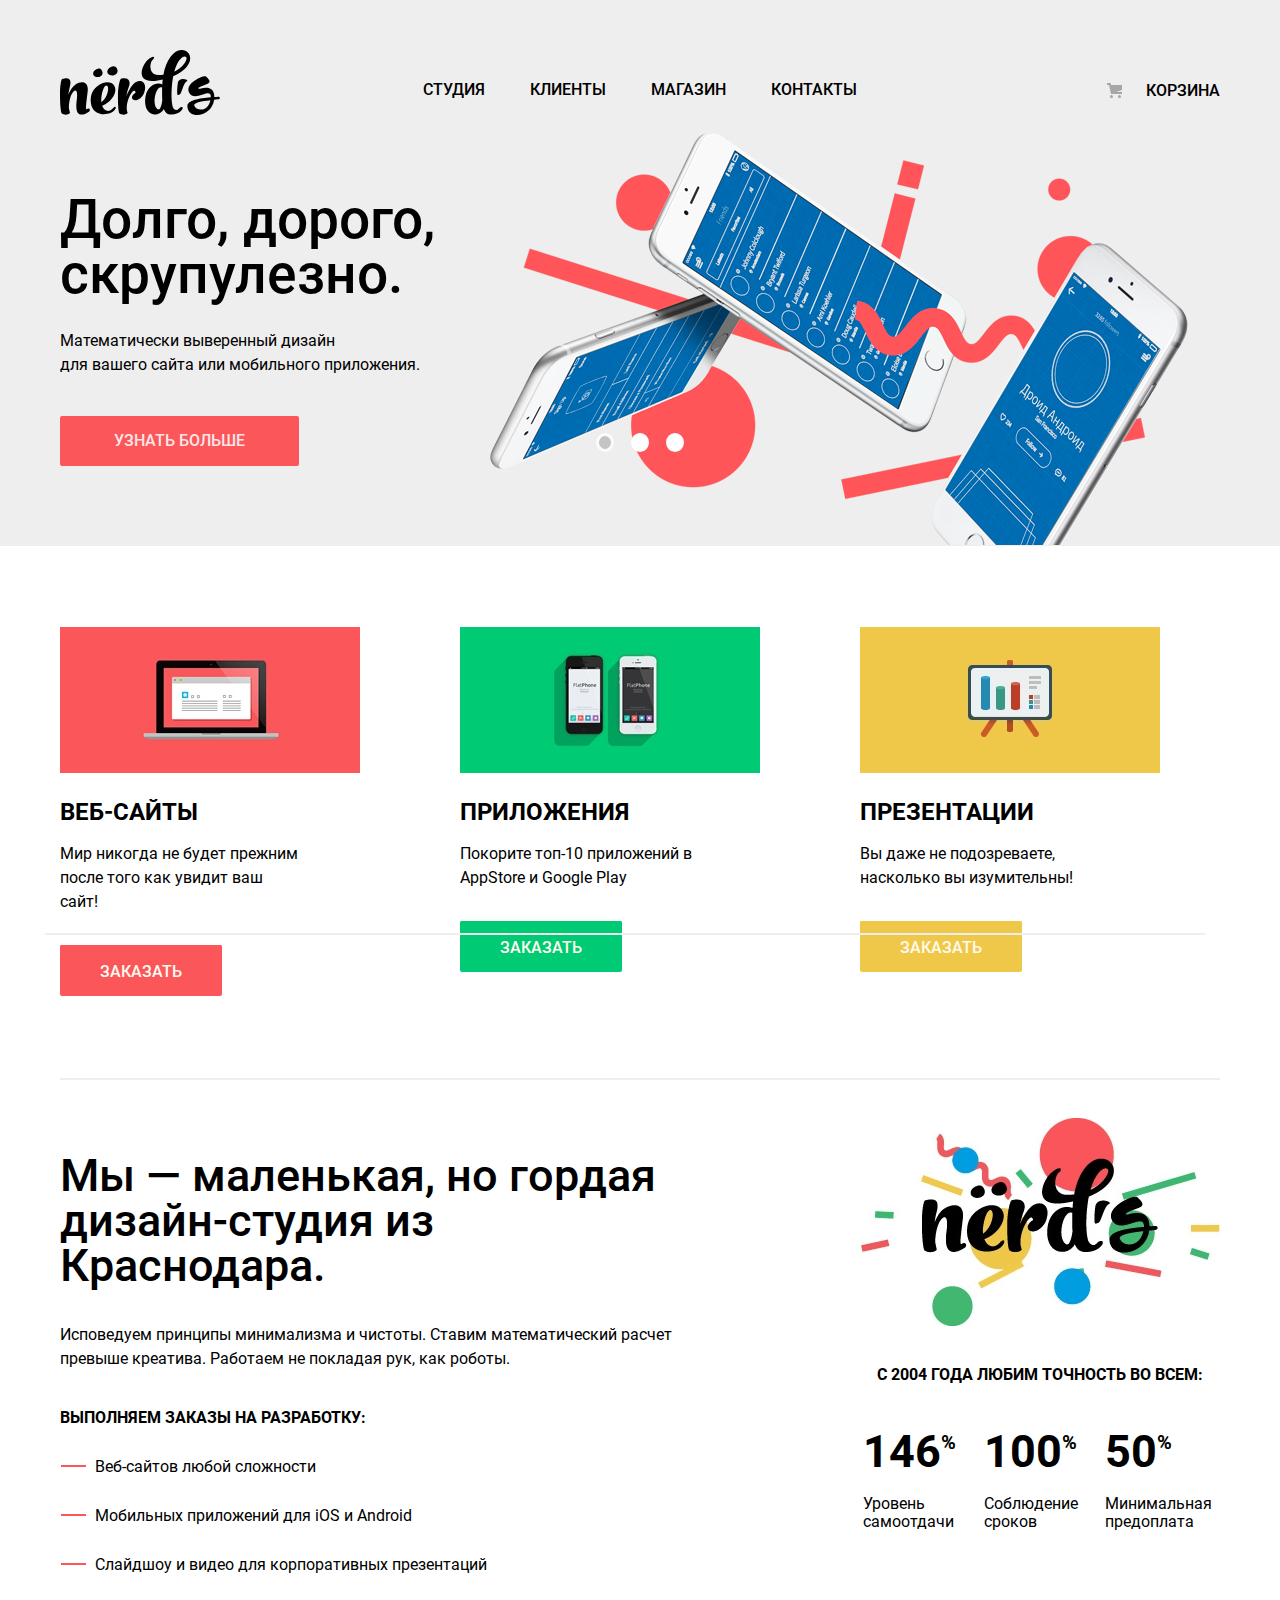
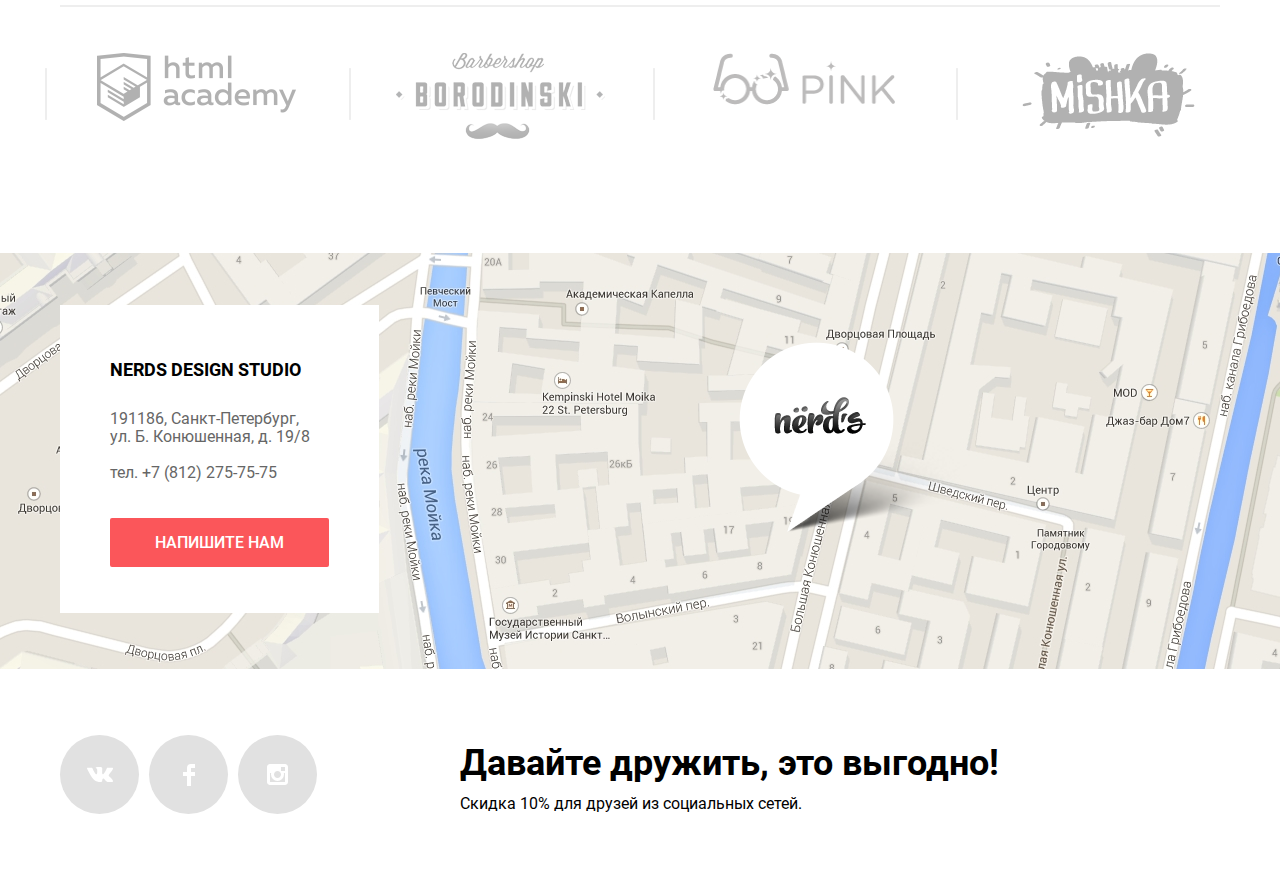
==== index.html @ c79d4dab "test" ====
<!DOCTYPE html>
<html lang="ru">
<head>
  <meta charset="utf-8">
  <title>«Nerds»</title>
  <link href="https://fonts.googleapis.com/css?family=Roboto:400,500,700&display=swap&subset=cyrillic" rel="stylesheet">
  <link href="css/normalize.css" rel="stylesheet">
  <link href="css/style.css" rel="stylesheet">
</head>
<body>
  <header class="main-header">
    <div class="container">
      <nav class="main-navigation">
        <a class="main-header-logo" href="index.html"><img src="img/logo/nerds-logo.svg" width="160" height="65" alt="Логотип «Нердс»"></a>
        <ul class="site-navigation reset-list">
         <li><a href="#">Студия</a></li>
         <li><a href="#">Клиенты</a></li>
         <li><a href="catalog.html">Магазин</a></li>
         <li><a href="#">Контакты</a></li>
       </ul>
       <ul class="user-navigation reset-list">
         <li class="login-link"><a href="#">Корзина</a></li>
       </ul>
     </nav>
   </div>
 </header>
 <input class="visually-hidden" type="radio" id="product-1" name="toggle" checked>
 <input class="visually-hidden" type="radio" id="product-2" name="toggle">
 <input class="visually-hidden" type="radio" id="product-3" name="toggle">
 <div class="site-wrapper">
  <div class="container">
    <h2 class="visually-hidden">Слайдер</h2>
    <section class="slider">
     <h1 class="visually-hidden">Интернет магазин шаблонов</h1>
     <div class="slider-controls">
      <label for="product-1">Первый</label>
      <label for="product-2">Второй</label>
      <label for="product-3">Третий</label>
    </div>
    <ul class="slider-list reset-list">
      <li class="slider-item slide" id="slide1">
       <h3 class="slide-title">Долго, дорого, скрупулезно.</h3>
       <p class="slide-info-one reset-text">Математически выверенный дизайн<br> для вашего сайта или мобильного приложения.</p>
       <a href="#" class="button-style button-slide">Узнать больше</a>
     </li>
     <li class="slider-item slide" id="slide2">
       <h3 class="slide-title">Любим математику как никто другой</h3>
       <p class="slide-info-two reset-text">Никакого креатива, только математические формулы для расчета идеальных пропорций.</p>
       <a href="#" class="button-style button-slide">Узнать больше</a>
     </li>
     <li class="slider-item slide" id="slide3">
       <h3 class="slide-title">Только ночь, только хардкор</h3>
       <p class="slide-info-there reset-text">Работать днем, как все? Мы против этого. Ближе к полуночи работа только начинается.</p>
       <a href="#" class="button-style button-slide">Узнать больше</a>
     </li>
   </ul>
 </section>
</div>
</div>
<main>
  <div class="container">
   <section class="features">
    <h2 class="visually-hidden">Особенности</h2>
    <section class="web-sity">
      <h3 class="features-title">Веб-сайты</h3>
      <p class="features-info reset-text">Мир никогда не будет прежним после того как увидит ваш сайт!</p>
      <a class="button-red button-style" href="#">Заказать</a>
    </section>
    <section class="application">
      <h3 class="features-title">Приложения</h3>
      <p class="features-info reset-text">Покорите топ-10 приложений в AppStore и Google Play</p>
      <a class="button-green button-style" href="#">Заказать</a>
    </section>
    <section class="presentation">
      <h3 class="features-title">Презентации</h3>
      <p class="features-info reset-text">Вы даже не подозреваете, насколько вы изумительны!</p>
      <a class="button-yellow button-style" href="#">Заказать</a>
    </section>
  </section>
  <section class="company-info-list">
    <h2 class="visually-hidden">Карточка компании</h2>
    <section class="about-company">
      <h2 class="visually-hidden">Дизайн студия</h2>
      <h3 class="about-company-title">Мы — маленькая, но гордая дизайн-студия из Краснодара.</h3>
      <p class="about-company-info reset-text">Исповедуем принципы минимализма и чистоты. Ставим математический расчет превыше креатива. Работаем не покладая рук, как роботы.</p>
      <h4 class="work-title">Выполняем заказы на разработку:</h4>
      <ul class="work reset-list">
       <li class="work-list">Веб-сайтов любой сложности</li>
       <li class="work-list">Мобильных приложений для iOS и Android</li>
       <li class="work-list">Слайдшоу и видео для корпоративных презентаций</li>
     </ul>
   </section>
   <section class="detail-statistica">
    <img src="img/logo/nerds-illustration.jpg" width="360" height="208" alt="tt">
    <h4 class="detail-title">С 2004 года Любим точность во всем:</h4>
    <table>
     <tr>
      <td class="detail-value-precent">146<span>%</span></td>
      <td class="detail-value-precent">100<span>%</span></td>
      <td class="detail-value-precent">50<span>%</span></td>
    </tr>
    <tr>
      <td class="detail-title-precent">Уровень самоотдачи</td>
      <td class="detail-title-precent">Соблюдение сроков</td>
      <td class="detail-title-precent">Минимальная предоплата</td>
    </tr>
  </table>
</section>
</section>
<section class="brand container">
  <h2 class="visually-hidden">Партнеры</h2>
  <ul class="brand-navigation reset-list">
    <li><a href="#"><img src="img/partners/html-acad.png" width="199" height="68" alt="html-acad"></a></li>
    <li><a href="#"><img src="img/partners/borb.png" width="209" height="90" alt="borodinski"></a></li>
    <li><a href="#"><img src="img/partners/pink.png" width="182" height="52" alt="pink"></a></li>
    <li><a href="#"><img src="img/partners/mishka.png" width="173" height="84" alt="mishka"></a></li>
  </ul>
</section>
<section class="map">
  <h2 class="visually-hidden">Карта</h2>
  <div class="pin"></div>
  <img src="img/ppp.jpg" width="1440" height="416" alt="rffr">
  <div class="contact">
    <h3 class="contact-title">Nerds design studio</h3>
    <address class="contact-address">191186, Санкт-Петербург,<br>ул. Б. Конюшенная, д. 19/8</address>
    <a class="tel" href="tel:+78122757575">тел. +7 (812) 275-75-75</a>
    <a class="button-say button-style" href="#">Напишите нам</a>
  </div>
</section>
</div>
</main>
<footer class="footer">
  <div class="container">
    <section class="footer-social">
      <h2 class="visually-hidden">Соцсети</h2>
      <section class="social-two">
       <h2 class="visually-hidden">Ссылки на соцсети</h2>
       <ul class="social-list reset-list">
        <li><a class="social-button" href="https://vk.com/"><svg xmlns="http://www.w3.org/2000/svg" width="26" height="15" viewBox="0 0 26 15"><path fill="#FFF" d="M16.138 11.51c.956-.309 2.18 2.04 3.483 2.939.978.681 1.727.534 1.727.534l3.473-.05s1.815-.112.957-1.554c-.071-.12-.503-1.069-2.585-3.022-2.177-2.043-1.882-1.712.739-5.244 1.597-2.153 2.236-3.468 2.036-4.028-.192-.539-1.365-.399-1.365-.399L20.69.713c-.381.001-.704.119-.851.515-.003.004-.621 1.666-1.445 3.079-1.741 2.989-2.436 3.148-2.724 2.961-.661-.433-.494-1.737-.494-2.664 0-2.897.432-4.105-.846-4.417-.427-.104-.739-.172-1.828-.182-1.392-.021-2.574 0-3.244.329-.445.223-.786.712-.579.74.26.035.843.16 1.155.586.401.552.389 1.789.389 1.789s.229 3.411-.54 3.834c-.528.29-1.25-.302-2.803-3.016-.793-1.388-1.392-2.922-1.392-2.922s-.116-.285-.326-.441c-.25-.185-.6-.244-.6-.244L.848.684S.29.7.085.946c-.182.218-.015.668-.015.668s2.909 6.881 6.203 10.347c3.02 3.182 6.452 2.971 6.452 2.971h1.555s.469-.054.709-.312c.224-.24.214-.691.214-.691s-.031-2.109.935-2.419z"/></svg></a></li>
        <li><a class="social-button" href="https://facebook.com/"><svg xmlns="http://www.w3.org/2000/svg" width="12" height="22" viewBox="0 0 12 22"><path fill="#FFF" d="M12 4V0H8a4 4 0 0 0-4 4v4H0v4h4v10h4V12h4V8H8V4h4z"/></svg></a></li>
        <li><a class="social-button" href="https://www.instagram.com/"><svg xmlns="http://www.w3.org/2000/svg" width="21" height="21" viewBox="0 0 21 21"><path fill="#FFF" d="M18 0H3C1.35 0 0 1.35 0 3v15c0 1.65 1.35 3 3 3h15c1.65 0 3-1.35 3-3V3c0-1.65-1.35-3-3-3zm-7.5 7c1.93 0 3.5 1.57 3.5 3.5S12.43 14 10.5 14 7 12.43 7 10.5 8.57 7 10.5 7zM18 18H3V9h1.181A6.504 6.504 0 0 0 4 10.5a6.5 6.5 0 1 0 13 0 6.45 6.45 0 0 0-.181-1.5H18v9zm0-11h-4V3h4v4z"/></svg></a></li>
      </ul>
    </section>
    <section class="social-one">
      <h2 class="visually-hidden">Скидка по соц.сетям</h2>
      <p class="social-title">Давайте дружить, это выгодно!</p>
      <p class="social-info reset-text">Скидка 10% для друзей из социальных сетей.</p>
    </section>
  </section>
</div>
</footer>
<section class="modal modal-login">
  <form class="name-form" action="https://echo.htmlacademy.ru" method="post">
    <h2 class="modal-title">Напишите нам</h2>
    <div class="modal-name reset-text">
      <label for="name-field">Ваше имя</label>
      <input id="name-field" type="text" name="first-name" placeholder="Имя Фамилия">
    </div>
    <div class="modal-name reset-text">
      <label for="email-field">Ваш e-mail</label>
      <input id="email-field" type="email" name="email" placeholder="email@example.ru">
    </div>
    <div class="modal-info reset-text">
      <label for="comment-field">Текст письма:</label>
      <textarea class="chat" name="comment" id="comment-field" rows="10" cols="10" placeholder="В свободной форме"></textarea>
    </div>
    <button class="modal-close" type="button">
      <span class="visually-hidden">Закрыть</span>
    </button>
    <button type="submit" class="button-style button-form">
      Отправить
    </button>
  </form>
</section>
</body>
</html>
---- css/style.css ----
@font-face {
  font-family: "Roboto";
  src: url("../fonts/roboto.woff2") format("woff2"), url("../fonts/roboto.woff") format("woff");
  font-weight: 400;
  font-style: normal;
}

@font-face {
  font-family: "Roboto";
  src: url("../fonts/robotobold.woff2") format("woff2"), url("../fonts/robotobold.woff") format("woff");
  font-weight: 700;
  font-style: normal;
}

@font-face {
  font-family: "Roboto";
  src: url("../fonts/robotomedium.woff2") format("woff2"), url("../fonts/robotomedium.woff") format("woff");
  font-weight: 500;
  font-style: normal;
}


body {
  margin: 0;
  padding: 0;

  font-size: 16px;
  line-height: 24px;
  font-family: "Roboto", "Arial", sans-serif;
  font-style: normal;
  font-weight: 400;
  color: #000000;

  background-color: #ffffff;
}

a {
  text-decoration: none;
}


/*/////////////////////VISUALLY-HIDDEN////////////////////////////*/


.visually-hidden {
  position: absolute;

  width: 1px;
  height: 1px;
  margin: -1px;
  border: 0;
  padding: 0;

  clip: rect(0 0 0 0);
  overflow: hidden;
}

.reset-list {
  margin: 0;
  padding: 0;

  list-style: none;
}

.reset-fieldset {
  margin: 0;
  padding: 0;

  border: none;
}

.reset-text {
 margin: 0;
}

.button-say {
  position: relative;
  top: 45px;
  left: 50px;

  padding: 15px 45px;

  background-color: #fb565a;
  color:#ffffff;
  border-radius: 2px 2px 2px 2px;
}

.button-say:hover {
  background-color: #e74246;
}

.button-say:focus {
 background-color: #d7373b;
 color: #e27173;
}

.button-red:hover {
  background-color: #e74246;
  border-top: 2px solid #e74246;

}

.button-red:focus {
 background-color: #d7373b;
 border-top: 2px solid #c23235;
 color: #e27173;
}

.button-green:hover {
 background-color: #00bc6c;
 border-top: 2px solid #00bc6c;
}

.button-green:focus {
 background-color: #00aa62;
 border-top: 2px solid #009958;
 color: #42c08a;
}

.button-yellow:hover {
  background-color: #eab534;
  border-top: 2px solid #eab534;
}

.button-yellow:focus {
 background-color: #e5a722;
 border-top: 2px solid #cf971f;
 color: #edc164;
}

.button-style {
  text-align: center;
  vertical-align: middle;
  font-size: 16px;
  font-weight: 500;
  line-height: 18px;
  text-transform: uppercase;
}

.button-red {
  padding: 15px 40px;

  border-radius: 2px 2px 2px 2px;
  background-color: #fb565a;
  border-top: 2px solid #fb565a;
  color: #fefaee;
}


.button-green {
  padding: 15px 40px;

  border-radius: 2px 2px 2px 2px;
  background-color: #00ca74;
  border-top: 2px solid #00ca74;
  color: #fefaee;
}

.button-yellow {
  padding: 15px 40px;

  border-radius: 2px 2px 2px 2px;
  background-color: #efc84a;
  border-top: 2px solid #efc84a;
  color: #fefaee;
}

.button-next {
  padding: 15px 78px;
  margin-left: 6px;

  border-radius: 2px 2px 2px 2px;
  color: #0e0e0e;
  background-color: #eeeeee;
  border-top: 2px solid #eeeeee;
}

.pagination-item a:hover {
  background-color: #bfbfbf;
  border-top: 2px solid #bfbfbf;
}

.pagination-item a:active {
  background-color: #d5d5d5;
  color: #989898;
  border-top: 2px solid #c0c0c0;
}

.button-next:hover {
  background-color: #bfbfbf;
  border-top: 2px solid #bfbfbf;
}

.button-next:active {
  background-color: #d5d5d5;
  color: #989898;
  border-top: 2px solid #c0c0c0;
}


.button-present {
  margin-top: 32px;
  padding: 15px 87px;

  border-radius: 2px 2px 2px 2px;
  background-color: #eeeeee;
  border: 1px solid #eeeeee;
  color: #030303;
}

.button-catalog {
  padding: 15px 65px;

  border-top: 2px solid #fb565a;
  background-color: #fb565a;
  color: #ffffff;
  border-radius: 2px 2px 2px 2px;
}

.button-catalog:hover {
  border-top: 2px solid #e74246;
  background-color: #e74246;
}

.button-catalog:active {
  border-top: 2px solid #c23235;
  background-color: #d7373b;
}

.sort-list-down:hover,
.sort-list-up:hover {
  opacity: 0.2;
}

.sort-list-down:active,
.sort-list-up:active {
  opacity: 1;
}

.sort-list a:hover,
.sort-list a:hover {
  opacity: 0.2;
}

.sort-list a:active,
.sort-list a:active {
  opacity: 1;
}

/*////////////////////////MAIN//////////////////////*/


.site-navigation a,
.user-navigation a {
  color: #000000;
  padding-bottom: 10px;
}

.site-navigation a:hover,
.site-navigation a:focus,
.user-navigation a:hover,
.user-navigation a:focus {
  color: #fb565a;
}

.site-navigation a:active,
.user-navigation a:active {
  color: #cccccc;
}


.main-header {
  background-color: #eeeeee;
}

.main-navigation  {
  display: flex;
  justify-content: space-between;

  font-size: 16px;
  font-weight: 500;
  line-height: 30px;

  color: #000000;
  background-color: #eeeeee;
  text-align: center;
  border-top: 50px solid #eeeeee;

}

.site-navigation {
  position: relative;
  display: flex;
  justify-content: center;
  align-content: center;

  margin-top: 25px;
}

.site-navigation li {
}

.site-navigation a {
  margin-right: 45px;

  text-transform: uppercase;
}

.user-navigation {
 margin-top: 26px;
 margin-right: 20px;

 text-transform: uppercase;
}

.user-navigation .login-link {
  position: relative;
  padding-left: 41px;
}

.login-link::before {
  content: "";
  position: absolute;
  top: 7px;
  left: 2px;

  width: 15px;
  height: 15px;

  background-image: url("img/icon/cart.svg");
  background-repeat:  0 0;
}

.main-header-logo {
  margin-left: 20px;
}

ul.site-navigation li a.active:after{
  content: "";
  position: absolute;
  display: block;
  bottom: 13px;
  left: 233px;
  right: 174px;
  height: 2px;
  background: #fb565a;
}

.pagination .active-pagination a {
  background: #ffffff;
  border:2px solid #eeeeee;
}

.pagination a {
  transition: background-color 0.6s ease, border-color 0.6s ease;
}

.container {
  width: 1200px;
  margin: 0 auto;
  padding: 0 20px;
}


/*///////////////////SLIDER////////////////////////////*/

.site-wrapper {
  min-width: 940px;
  min-height: 413px;
  background-color: #eeeeee;
  transition: background-image 0.5s ease, background-color 0.5s ease;
}

.slider {
  position: relative;

  min-height: 408px;
  padding-top: 13px;
}

.slide-title {
 width: 515px;
 margin-bottom: 27px;
 padding-left: 20px;
 font-size: 55px;
 font-weight: 500;
 line-height: 55px;
 padding-top: 60px;
 margin-top: -6px;
}

.slide-info  {
  width: 409px;
  margin-bottom: 40px;
  margin-left: 20px;

  font-size: 16px;
  font-weight: 400;
  line-height: 24px;
}

.slide-info-one  {
  width: 371px;
  margin-bottom: 39px;
  margin-left: 20px;

  font-size: 16px;
  font-weight: 400;
  line-height: 24px;
}

.slide-info-two {
  width: 409px;
  margin-bottom: 40px;
  margin-left: 20px;

  font-size: 16px;
  font-weight: 400;
  line-height: 24px;
}

.slide-info-there  {
  width: 345px;
  margin-bottom: 40px;
  margin-left: 20px;

  font-size: 16px;
  font-weight: 400;
  line-height: 24px;
}

.button-slide {
  display: inline-block;
  margin-left: 20px;
  padding: 16px 54px;

  background-color: #fb565a;
  color:#fee5e6;
  border-radius: 2px 2px 2px 2px;
}

.slider-controls label {
  position: relative;

  display: inline-block;
  width: 12px;
  height: 13px;
  margin-right: 17px;

  background: #ffffff;
  border: 3px solid #ffffff;
  border-radius: 50%;
  cursor: pointer;
}

.slider-controls {
  position: absolute;
  top: 308px;
  left: 556px;
  z-index: 1;

  font-size: 0;
}

.slide {
  display: none;
}

.slider-item {
  min-height: 413px;
}

#product-1:checked ~ .site-wrapper #slide1,
#product-2:checked ~ .site-wrapper #slide2,
#product-3:checked ~ .site-wrapper #slide3 {
  display: block;
}

#product-1:checked ~ .site-wrapper label[for="product-1"],
#product-2:checked ~ .site-wrapper label[for="product-2"],
#product-3:checked ~ .site-wrapper label[for="product-3"] {

  position: relative;

  display: inline-block;
  width: 12px;
  height: 13px;

  background: #c4c4c4;
  border: 3px solid #fbfbfb;
  border-radius: 50%;
  cursor: pointer;
}

#product-1:checked ~ .site-wrapper .slider-item {
  background-position: 450px 0px;
  background-image: url("img/slider/slide1.png");
  background-repeat: no-repeat;
}

#product-2:checked ~ .site-wrapper .slider-item {
  background-position: 450px 0px;
  background-image: url("img/slider/slide2.png");
  background-repeat: no-repeat;
}

#product-3:checked ~ .site-wrapper .slider-item {
  background-position: 450px 0px;
  background-image: url("img/slider/slide3.png");
  background-repeat: no-repeat;
}

.button-slide:hover {
 background-color: #e74246;
}

.button-slide:focus {
  background-color: #d7373b;
  border-top: #c23235;
  color: #e16a6d;
}
/*////////////////////////////features///////////////*/

.features {
 display: flex;
 justify-content: center;
 justify-content: space-between;

 margin-top: 37px;
 margin-left: 20px;
 width: 1200px;
}

.web-sity {
  width: 400px;
}

.application {
 width: 400px;
}

.presentation {
  width: 400px;
}

.features-title {
  position: relative;

  padding-top: 190px;
  margin-bottom: 15px;

  font-size: 24px;
  font-weight: 700;
  line-height: 30px;
  text-transform: uppercase;
}

.features-info {
  width: 244px;
  margin-bottom: 45px;

  font-size: 16px;
  font-weight: 400;
  line-height: 24px
}

.web-sity h3::after {
  content: "";

  position: absolute;
  top: 20px;

  right: 100px;
  width: 300px;
  height: 146px;

  background-image: url(img/features/web-sity.jpg);
  background-repeat: no-repeat;
}

.application h3::after {
  content: "";

  position: absolute;
  top: 20px;
  right: 100px;

  width: 300px;
  height: 146px;

  background-image: url(img/features/presentation.jpg);
  background-repeat: no-repeat;
}

.presentation h3::after {
  content: "";

  position: absolute;
  top: 20px;
  right: 100px;
  width: 300px;
  height: 146px;

  background-image: url(img/features/application.jpg);
  background-repeat: no-repeat;
}

/*//////////////////////////COMPANY-INFO-LIST//////////////////////*/

.company-info-list {
  position: relative;
  display: flex;
  justify-content: center;

  margin-top: 135px;
  height: 409px;
}

.company-info-list::before {
  content: "";
  position: absolute;
  background-image: url("img/icon/divide.png");
  width: 1160px;
  height: 2px;
  background-repeat: no-repeat;
  background-position: 0 0;
  top: -40px;
}

.company-info-list::after {
  content: "";
  position: absolute;
  background-image: url("img/icon/divide.png");
  width: 1160px;
  height: 2px;
  background-repeat: no-repeat;
  background-position: 0 0;
  bottom: -80px;
}

.about-company {
 width: 650px;
 height: 369px;
}

.about-company-title {
  margin-top: 35px;
  padding: 0;
  margin-bottom: 35px;
  width: 650px;

  font-size: 45px;
  font-weight: 500;
  line-height: 45px;
}

.about-company-info {
 margin-bottom: 35px;

 font-size: 16px;
 font-weight: 400;
 line-height: 24px;
}

/*///////////////////////WORK/////////////////////*/

.work-title {
  margin-bottom: 25px;

  font-size: 16px;
  font-weight: 700;
  line-height: 24px;
  text-transform: uppercase;
}

.work-list {
 position: relative;
 margin-left: 35px;
 margin-bottom: 25px;

 font-size: 16px;
 font-weight: 400;

}

.work-list::after {
  content: "";
  position: absolute;
  top: 10px;
  left: -34px;

  width: 25px;
  height: 2px;

  background-image: url("img/icon/divide-red.png");
  background-position: 0 0;
  background-repeat: no-repeat;
}

/*////////////////////////DETAILS-STATISTICA////////////*/

.detail-statistica {
 width: 360px;
 margin-left: 150px;
}

.detail-title {
 margin-top: 30px;
 margin-bottom: 57px;

 font-size: 16px;
 font-weight: 700;
 line-height: 24px;
 text-transform: uppercase;
 text-align: center;
}

.detail-value-precent {
  padding-right: 23px;
  font-size: 45px;
  font-weight: 700;
  line-height: 10px;
}

.detail-title-precent {
 padding-top: 27px;

 font-size: 16px;
 font-weight: 400;
 line-height: 18px;
}

.detail-value-precent span {
  position: relative;

  width: 5px;
  height: 5px;

  font-size: 20px;
  bottom: 18px;
}

/*/////////////////////BREND///////////////////////*/

.brand {
  margin-top: 126px;
}

.brand-navigation {
 display: flex;
 align-items: center;

 margin-left: -15px;
}

.brand-navigation a {
  display: flex;
  justify-content: center;
 opacity: 0.3;
 align-items: center;
}

.brand-navigation li {
  position: relative;
  height: 80px;
 width: 25%;
}

.brand-navigation a:hover {
 opacity: 1;
}

.brand-navigation a:focus {
 opacity: 0.1;
}

.brand-navigation:after {
  content: "";
  position: absolute;
  background-image: url(img/icon/divide.png);
  width: 1160px;
  height: 2px;
  background-repeat: no-repeat;
  background-position: 0 0;
  bottom: -35px;
}

.brand-navigation li:before {
  display: block;
  content: "";
  position: absolute;
  background-image: url("img/icon/div.png");
  width: 2px;
  height: 52px;
  top: 15px;
}


/*/////////////////MODE///////////////////*/

.modal {
  display: none;
  position: fixed;
  z-index: 2;
  width: 960px;
  height: 590px;
  box-shadow: 0 20px 40px rgba(0, 1,1,1);
  background-color: #ffffff;
}

.modal-login {
  left:19%;
  bottom: 100px;
}

.modal-close {
  position: absolute;
  top: 78px;
  right: 90px;
  width: 21px;
  height: 21px;
  border: none;
  background-color: #ffffff;
  opacity: 0.3;
  background-image: url("img/batton/close-cross.svg");
}

.modal-close:hover {
 opacity: 1;
}

.modal-close:focus {
 opacity: 0.1;
}

.modal-title {
 margin-left: 101px;
 margin-top: 73px;
 font-size: 45px;
 font-weight: 500;
 line-height: 45px;
}

.modal label {
  display: block;
  margin-bottom: 12px;
  font-size: 16px;
  font-weight: 700;
  line-height: 18px;
}

.modal-name {
  display: inline-block;
  margin-left: 100px;
  margin-right: 20px;
}

.name-form input[type="text"],
.name-form input[type="email"] {
 width: 100%;
 padding: 10px 15px;
 padding-right: 70px;

 font-size: 16px;
 font-weight: 400;
 line-height: 18px;
 border:2px solid #d7dcde;
}

.modal-name input:hover {
  border: 2px solid #b4b9bb;
}
.modal-name input:focus {
  border: 2px solid #000000;
}

.modal-info textarea:hover {
  border: 2px solid #b4b9bb;
}

.modal-info textarea:focus {
  border: 2px solid #000000;
}

.modal-info {
 margin-left: 101px;
 margin-top: 36px;
}

.chat {
 width: 65%;
 padding-right: 185px;
 font-size: 16px;
 font-weight: 400;
 line-height: 18px;
 border:2px solid #d7dcde;
 padding-top: 10px;
 padding-left: 10px;
}

.button-form {
  background-color: #fb565a;
  padding: 15px 70px;
  margin-left: 100px;
  margin-top: 20px;
  color: #ffffff;
}

.modal-name input:focus:invalid {
    border: 2px solid #e74246;
}



  /*///////CATALOG///////////WEB-INFO////CATALOG///////////*/

  .web-info {
    margin-top: 67px;
    height: 165px;
    font-size: 55px;
    text-align: center;
    font-weight: 500;
    line-height: 55px;

    background-color: #eeeeee;
  }

  .sort-title {
    margin: 0px;
    margin-left: 140px;

    font-size: 18px;
    font-weight: 700;
    line-height: 18px;
    text-transform: uppercase;
  }

  .sort-list {
    display: flex;
    margin-left: 266px;

    font-size: 14px;
    font-weight: 400;
    line-height: 18px;
    text-transform: uppercase;
  }

  .sort-list li:first-child {
    margin-right: 15px;
  }

  .sort-list li:nth-child(2) {
   margin-right: 18px;
 }

 .sort-list a {
  padding-right: 10px;
  opacity: 0.3;
  color: black;
}

.sort-list-up-down {
  display: flex;
  margin-left:36px;
  opacity: 0.2;
}

.sort-list-up-down a:first-child {
  margin-right: 18px;
}


/*////////////////////FILTER/////////////////////*/

/*.regulation-block {

  }*/
  .filter {
    margin-top: 17px;
    margin-left: 20px;
    width: 350px;
  }

  .filter-title {
    margin: 0;
    padding: 0;

    font-size: 18px;
    font-weight: 700;
    line-height: 30px;
    text-transform: uppercase;
    letter-spacing: 0.8px;
  }

  .filter-block {
    margin: 0;
    padding: 0;

    border: none;
  }

  .range-filter {
    width: 260px;
    margin-top: 50px;
  }

  .range-controls {
    position: relative;

    height: 41px;
    margin-bottom: 15px;
    padding-top: 39px;
    padding-right: 20px;
    padding-left: 20px;

    background-color: #f1f1f1;
    border-radius: 5px;
  }

  .range-controls .scale {
    height: 2px;

    background: #d7dcde;
  }

  .range-controls .bar {
    width: 70%;
    height: 2px;

    background: #00ca74;
  }

  .range-controls .toggle {
    position: absolute;
    top: 31px;
    left: 0;

    width: 4px;
    height: 4px;
    padding: 0;

    border: 8px solid #ffffff;
    background-color: #ababab;
    box-shadow: 0 2px 1px 0 #cfcfcf;
    border-radius: 50%;
    cursor: pointer;
  }

  .range-controls .toggle-min {
   left: 18px;
 }

 .range-controls .toggle-max {
  margin-bottom: 56px;
  left: 160px;
}

.price-controls {
  margin-bottom: 55px;
  font-size: 0;
}

.price-controls label {
  display: inline-block;
  width: 50%;

  font-size: 16px;
  text-transform: uppercase;
}

.price-controls input {
  width: 60px;
  padding: 8px 9px;
  margin-left: 10px;

  font-size: 16px;
  text-align: center;
  color: #283136;

  border: none;
  border-radius: 5px;
  background: #f1f1f1;
}

.max-price {
  text-align: right;
}

.option-title {
  margin-bottom: 15px;

  font-size: 18px;
  font-weight: 700;
  line-height: 30px;
  text-transform: uppercase;
}

.option-list {
  margin-top: 21px;
  font-size: 16px;
  font-weight: 400;
  line-height: 20px;
}

.option-check-list {
  position: relative;
  margin-bottom: 12px;


  font-size: 14px;
  font-weight: 400;
  line-height: 20px;
}

.check-box {
  position: absolute;
  top: 2px;
  left: 38px;
  letter-spacing: 1px;
}

input[type=checkbox],
input[type=radio] {
  display: none;
}

input[type=checkbox]:checked + label::before {
  content: url("../img/icon/checkbox-on.svg");
}

input[type=checkbox]:checked:hover + label::before,
input[type=checkbox]:checked:focus + label::before {
  cursor: pointer;
  opacity: 0.6;
}

input[type=ckeckbox]:checked:active + label::before {
  content: url("../img/icon/checkbox-off.svg");
}

input[type=checkbox]:checked:disabled + label::before {
  opacity: 0.25;
}

input[type=checkbox]:not(:checked) + label::before {
  content: url("../img/icon/checkbox-off.svg");
}

input[type=checkbox]:not(:checked):hover + label::before,
input[type=checkbox]:not(:checked):focus + label::before {
  cursor: pointer;
  opacity: 0.6;
}

input[type=checkbox]:not(:checked):active + label::before {
  content: url("../img/icon/checkbox-on.svg");
}

input[type=checkbox]:not(:checked):disabled + label::before {
  opacity: 0.25;
}



input[type=radio]:checked + label::before {
  content: url("../img/icon/radio-on.svg");
}

input[type=radio]:checked:hover + label::before,
input[type=radio]:checked:focus + label::before {
  cursor: pointer;
  opacity: 0.6;
}

input[type=radio]:checked:active + label::before {
  content: url("../img/icon/radio-off.svg");
}

input[type=radio]:checked:disabled + label::before {
  opacity: 0.25;
}

input[type=radio]:not(:checked) + label::before {
  content: url("../img/icon/radio-off.svg");
}

input[type=radio]:not(:checked):hover + label::before,
input[type=radio]:not(:checked):focus + label::before {
  cursor: pointer;
  opacity: 0.6;
}

input[type=radio]:not(:checked):active + label::before {
  content: url("../img/icon/radio-on.svg");
}

input[type=radio]:not(:checked):disabled + label::before {
  opacity: 0.25;
}

/*///////////////CVATALOG-INFO//////////////////*/

.catalog-global {
  display: flex;
}

.catalog {
  position: relative;
}

.catalog-head {
  position: absolute;
  top: 31px;
  opacity: 0.2;
  transition: opacity 0.6s ease;
}

.catalog-sort {
  margin-top: 18px;
  display: flex;
  align-items: baseline;
}

.catalog-list {
  display: flex;
  flex-wrap: wrap;

  margin-left: 100px;
  margin-top: 20px;
}

.catalog-image {
  margin-top: 69px;
}

.catalog-item {
  position: relative;
  margin-left: 40px;
}

.catalog-image:after {
  position: absolute;
  top: 80px;
  background-image: url("img/batton/browser.svg");
}

.catalog-title a{
  margin-bottom:15px;
  font-size: 18px;
  font-weight: 700;
  line-height: 30px;
  text-transform: uppercase;
  color: #000000;
}

.catalog-info-desct {
  margin-bottom: 45px;
  font-size: 16px;
  font-weight: 400;
  line-height: 18px;
  width: 300px;
  text-align: center;

  color: #666666;
}

.catalog-info {
  display: block;
  position: absolute;
  top: 61%;
  left: 0%;
  width: 300px;
  height: 200px;
  background-color: #eeeeee;
  text-align: center;
  padding: 25px 30px;
  opacity: 0;
  transition: opacity 0.6s ease;
}

li.catalog-item:hover section.catalog-info {
  opacity: 1;
}

li.catalog-item:hover .catalog-head {
 opacity: 1;
}

.catalog-title a:hover {
  color: #fb565a;
}

.catalog-title a:focus {
  color: #b2b2b2;
}


/*////////////////////PAGINATION////////////////*/

.pagination {
 display: flex;
margin-top: 14px;
 margin-left: 67px;
}

.pagination-nav {
 display: flex;
 justify-content: center;
 margin-top: 40px;
}

.pagination-item a{
 margin:0px 5px;
 padding: 14px 21px;

 background-color: #eeeeee;
 border-radius: 2px 2px 2px 2px;
 border-top: 2px solid #eeeeee;
}

.pagination-item a {
  color:black;
}


/*/////////////////FOOTER///////////////////////*/

/*.footer {

  }*/

  .contact {
    position: absolute;
    z-index: 2;
    bottom: 63px;
    left: 140px;

    width: 319px;
    height: 308px;

    background-color: #ffffff;
  }

  .contact-title {
    margin-top: 50px;
    margin-left: 50px;

    font-size: 18px;
    font-weight: 700;
    line-height: 30px;
    text-transform: uppercase;
  }

  .contact-address {
    margin-left: 50px;
    margin-top: 25px;
    margin-bottom: 15px;

    font-size: 16px;
    font-weight: 400;
    line-height: 18px;
    font-style: normal;

    color: #666666;
  }

  .tel {
    margin-left: 50px;

    color: #666666;
  }

  .map {
    position: relative;
    right: 120px;
    margin-top:120px;
  }

  .map-catalog {
    position: relative;
    right: 120px;
    margin-top: 61px;
  }

  .pin {
    position: absolute;
    z-index: 1;
    top: 89px;
    right: 150px;

    width: 231px;
    height: 190px;

    background-image: url("img/map-contact/map-marker.png");
  }


  /*/////////////////////FOOTER-SOCIAL//////////////*/

  .footer-social {
   margin-top: 59px;
   display: flex;
 }

 .social-title {
   margin-bottom: 12px;
   margin-top: 10px;

   font-weight: 700;
   font-size: 36px;
   line-height: 36px;
 }

 .social-info {
  font-size: 16px;
  font-weight: 400;
  line-height: 22px;
}

.social-list {
 display: flex;
 flex-wrap: wrap;
 width: 280px;
 margin: 0 auto;
 padding: 0;
}


.social-button {
  margin-right: 10px;
  margin-bottom: 10px;
  width: 79px;
  height: 79px;
  display: flex;
  justify-content: center;
  align-items: center;

  border-radius: 50%;
  background-color: #e1e1e1;
}

.social-two {
  margin-left: 20px;
  margin-right: 120px;
}

.social-list:firts-child {
 margin-right: 12px;
}

.social-button:hover {
  background-color:#e74246;
}

.social-button:active path {
 fill: #e37376;
}

.footer {
  margin-bottom: 45px;
}
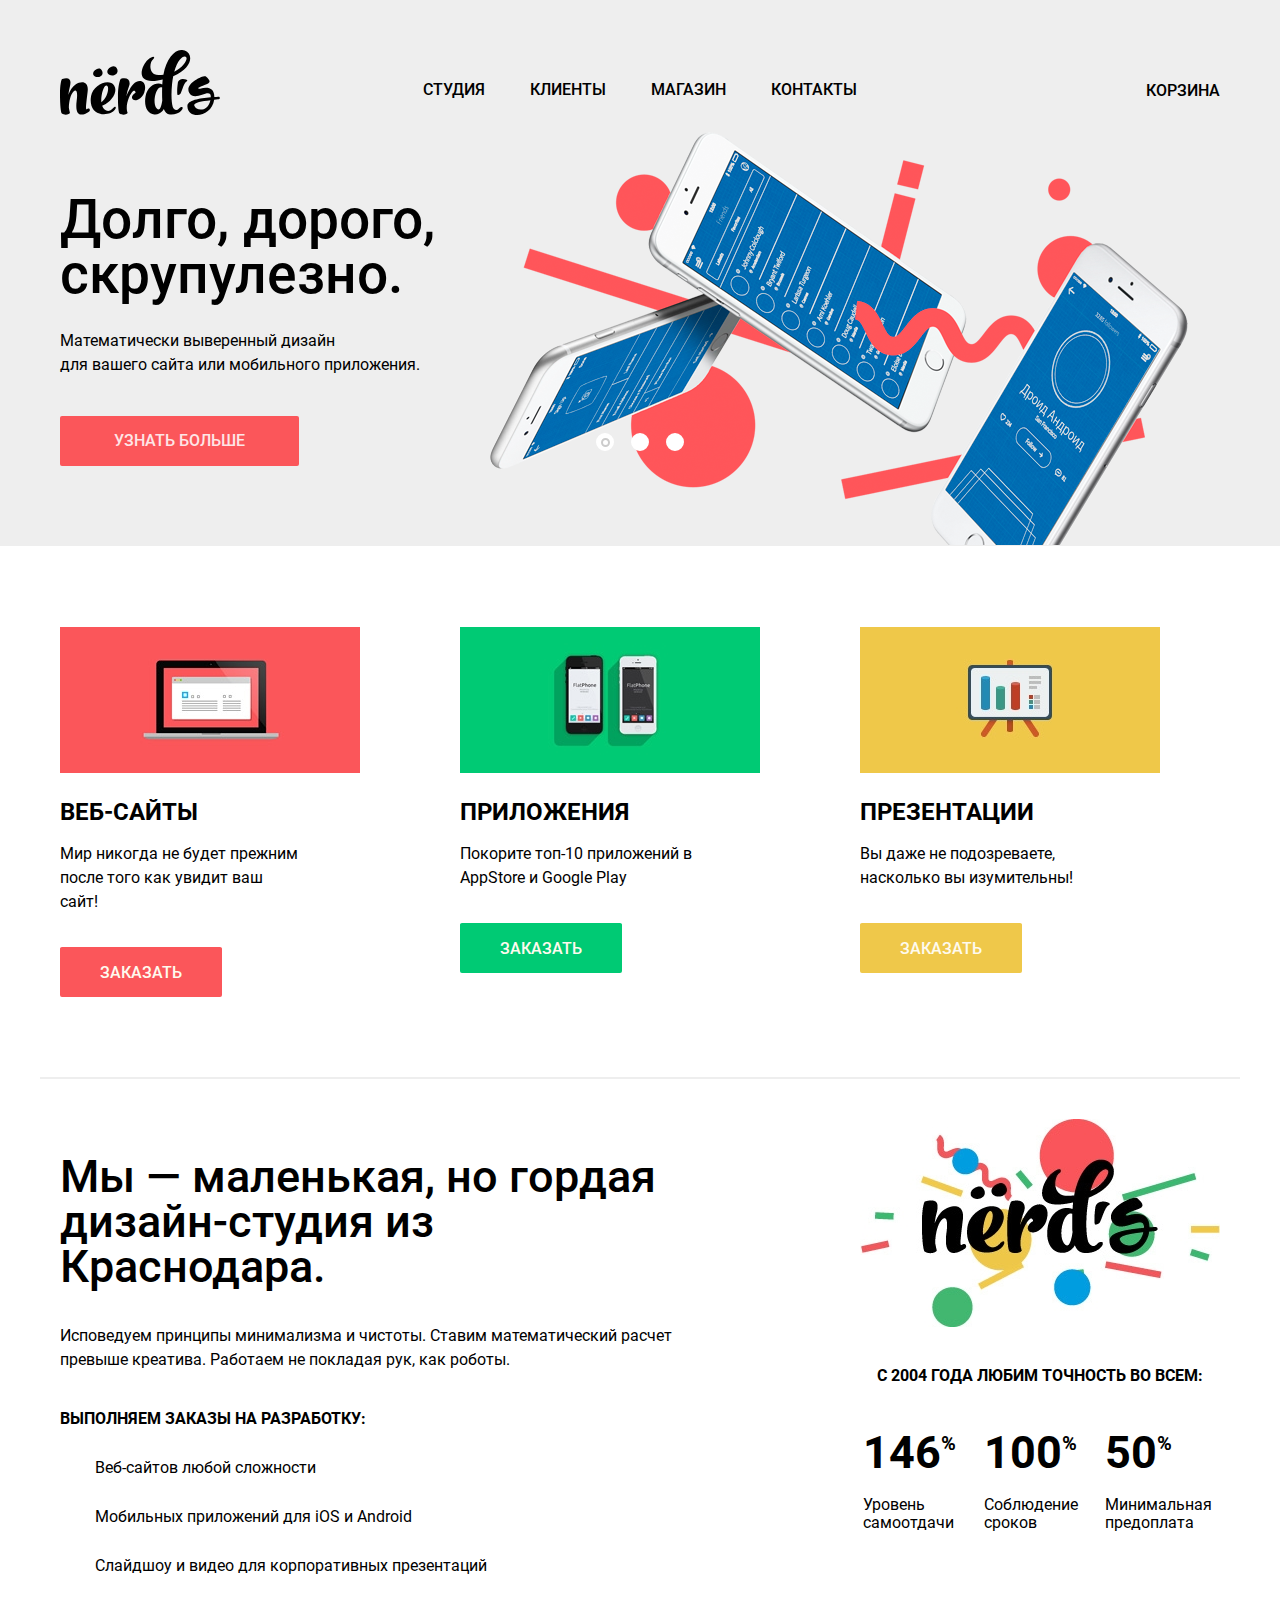
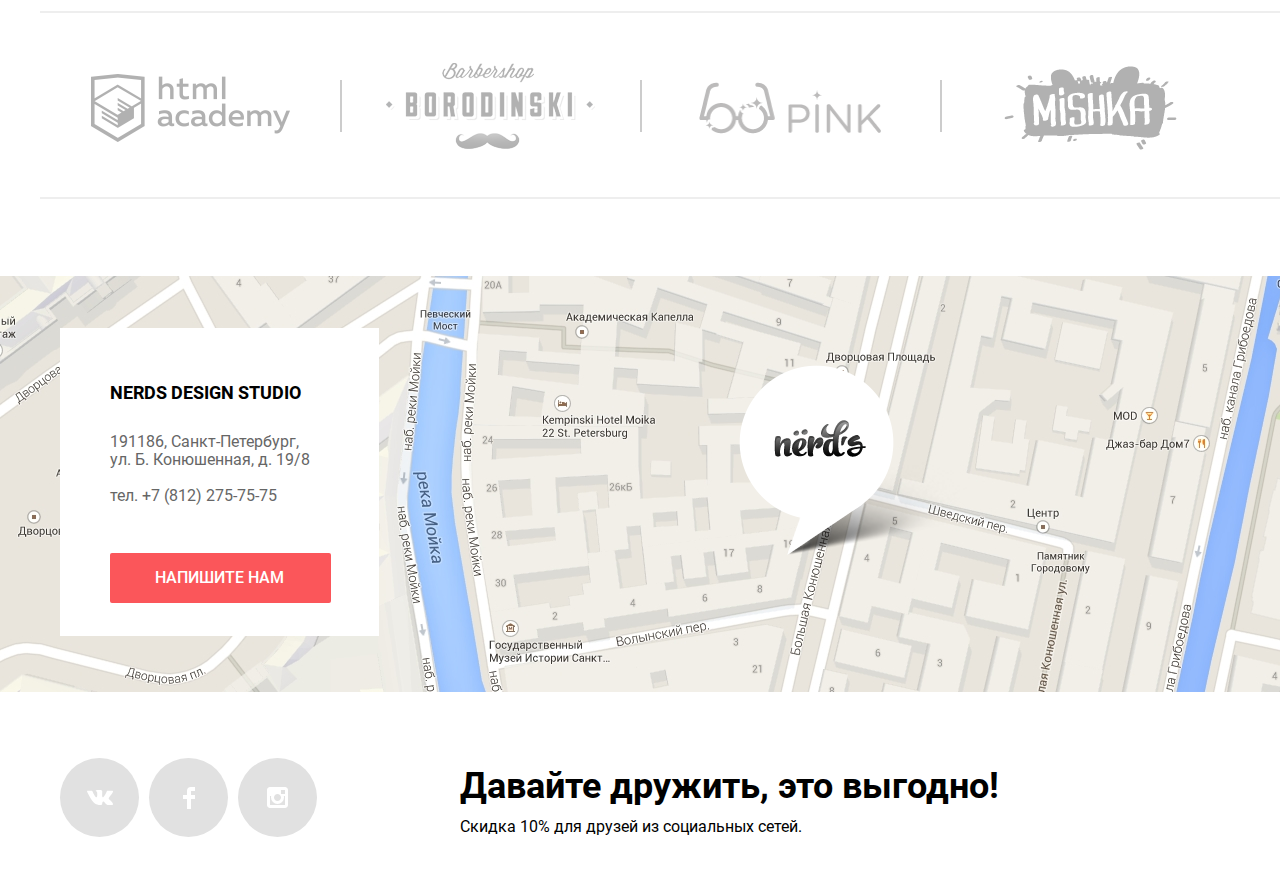
==== commit 061a30b1: "texe" ====
--- a/index.html
+++ b/index.html
@@ -143,7 +143,7 @@
     </section>
     <section class="social-one">
       <h2 class="visually-hidden">Скидка по соц.сетям</h2>
-      <p class="social-title">Давайте дружить, это выгодно!</p>
+               <p class="social-title">Давайте дружить, это выгодно!</p>
       <p class="social-info reset-text">Скидка 10% для друзей из социальных сетей.</p>
     </section>
   </section>
@@ -154,11 +154,11 @@
     <h2 class="modal-title">Напишите нам</h2>
     <div class="modal-name reset-text">
       <label for="name-field">Ваше имя</label>
-      <input id="name-field" type="text" name="first-name" placeholder="Имя Фамилия">
+      <input id="name-field" type="text" name="first-name" placeholder="Имя Фамилия" required="">
     </div>
     <div class="modal-name reset-text">
       <label for="email-field">Ваш e-mail</label>
-      <input id="email-field" type="email" name="email" placeholder="email@example.ru">
+      <input id="email-field" type="email" name="email" placeholder="email@example.ru" required="">
     </div>
     <div class="modal-info reset-text">
       <label for="comment-field">Текст письма:</label>
@@ -172,6 +172,7 @@
     </button>
   </form>
 </section>
+<script scr='js/pop.js'></script>
 </body>
 </html>
 
--- a/css/style.css
+++ b/css/style.css
@@ -39,6 +39,44 @@
   text-decoration: none;
 }
 
+@keyframes bounce {
+  0% {
+    transform: translateY(-2000px);
+  }
+
+  70% {
+    transform: translateY(30px);
+  }
+
+  90% {
+    transform: translateY(-10px);
+  }
+
+  100% {
+    transform: translateY(0);
+  }
+}
+
+@keyframes {
+  0%,
+  100% {
+    transform: translateX(0);
+  }
+  10%,
+  30%,
+  50%,
+  70%,
+  90% {
+    transform: translateX(-10px);
+  }
+
+  20%,
+  40%,
+  60%,
+  80% {
+    transform: translateX(10px);
+  }
+}
 
 /*/////////////////////VISUALLY-HIDDEN////////////////////////////*/
 
@@ -72,61 +110,6 @@
 
 .reset-text {
  margin: 0;
-}
-
-.button-say {
-  position: relative;
-  top: 45px;
-  left: 50px;
-
-  padding: 15px 45px;
-
-  background-color: #fb565a;
-  color:#ffffff;
-  border-radius: 2px 2px 2px 2px;
-}
-
-.button-say:hover {
-  background-color: #e74246;
-}
-
-.button-say:focus {
- background-color: #d7373b;
- color: #e27173;
-}
-
-.button-red:hover {
-  background-color: #e74246;
-  border-top: 2px solid #e74246;
-
-}
-
-.button-red:focus {
- background-color: #d7373b;
- border-top: 2px solid #c23235;
- color: #e27173;
-}
-
-.button-green:hover {
- background-color: #00bc6c;
- border-top: 2px solid #00bc6c;
-}
-
-.button-green:focus {
- background-color: #00aa62;
- border-top: 2px solid #009958;
- color: #42c08a;
-}
-
-.button-yellow:hover {
-  background-color: #eab534;
-  border-top: 2px solid #eab534;
-}
-
-.button-yellow:focus {
- background-color: #e5a722;
- border-top: 2px solid #cf971f;
- color: #edc164;
 }
 
 .button-style {
@@ -136,117 +119,9 @@
   font-weight: 500;
   line-height: 18px;
   text-transform: uppercase;
-}
-
-.button-red {
-  padding: 15px 40px;
-
-  border-radius: 2px 2px 2px 2px;
-  background-color: #fb565a;
-  border-top: 2px solid #fb565a;
-  color: #fefaee;
-}
-
-
-.button-green {
-  padding: 15px 40px;
-
-  border-radius: 2px 2px 2px 2px;
-  background-color: #00ca74;
-  border-top: 2px solid #00ca74;
-  color: #fefaee;
-}
-
-.button-yellow {
-  padding: 15px 40px;
-
-  border-radius: 2px 2px 2px 2px;
-  background-color: #efc84a;
-  border-top: 2px solid #efc84a;
-  color: #fefaee;
-}
-
-.button-next {
-  padding: 15px 78px;
-  margin-left: 6px;
-
-  border-radius: 2px 2px 2px 2px;
-  color: #0e0e0e;
-  background-color: #eeeeee;
-  border-top: 2px solid #eeeeee;
-}
-
-.pagination-item a:hover {
-  background-color: #bfbfbf;
-  border-top: 2px solid #bfbfbf;
-}
-
-.pagination-item a:active {
-  background-color: #d5d5d5;
-  color: #989898;
-  border-top: 2px solid #c0c0c0;
-}
-
-.button-next:hover {
-  background-color: #bfbfbf;
-  border-top: 2px solid #bfbfbf;
-}
-
-.button-next:active {
-  background-color: #d5d5d5;
-  color: #989898;
-  border-top: 2px solid #c0c0c0;
-}
-
-
-.button-present {
-  margin-top: 32px;
-  padding: 15px 87px;
-
-  border-radius: 2px 2px 2px 2px;
-  background-color: #eeeeee;
-  border: 1px solid #eeeeee;
-  color: #030303;
-}
-
-.button-catalog {
-  padding: 15px 65px;
-
-  border-top: 2px solid #fb565a;
-  background-color: #fb565a;
-  color: #ffffff;
-  border-radius: 2px 2px 2px 2px;
-}
-
-.button-catalog:hover {
-  border-top: 2px solid #e74246;
-  background-color: #e74246;
-}
-
-.button-catalog:active {
-  border-top: 2px solid #c23235;
-  background-color: #d7373b;
-}
-
-.sort-list-down:hover,
-.sort-list-up:hover {
-  opacity: 0.2;
-}
-
-.sort-list-down:active,
-.sort-list-up:active {
-  opacity: 1;
-}
-
-.sort-list a:hover,
-.sort-list a:hover {
-  opacity: 0.2;
-}
-
-.sort-list a:active,
-.sort-list a:active {
-  opacity: 1;
-}
+  display: block;
+}
+
 
 /*////////////////////////MAIN//////////////////////*/
 
@@ -294,8 +169,11 @@
   display: flex;
   justify-content: center;
   align-content: center;
-
-  margin-top: 25px;
+  flex-wrap: wrap;
+    width: 100%;
+    min-height: 70px;
+
+  margin-top: 4px;
 }
 
 .site-navigation li {
@@ -308,6 +186,8 @@
 }
 
 .user-navigation {
+      display: flex;
+    max-width: 140px;
  margin-top: 26px;
  margin-right: 20px;
 
@@ -339,21 +219,14 @@
 ul.site-navigation li a.active:after{
   content: "";
   position: absolute;
+  left: 431px;
+    right: 375px;
+  bottom: 13px;
+
   display: block;
-  bottom: 13px;
-  left: 233px;
-  right: 174px;
   height: 2px;
+
   background: #fb565a;
-}
-
-.pagination .active-pagination a {
-  background: #ffffff;
-  border:2px solid #eeeeee;
-}
-
-.pagination a {
-  transition: background-color 0.6s ease, border-color 0.6s ease;
 }
 
 .container {
@@ -368,8 +241,8 @@
 .site-wrapper {
   min-width: 940px;
   min-height: 413px;
+
   background-color: #eeeeee;
-  transition: background-image 0.5s ease, background-color 0.5s ease;
 }
 
 .slider {
@@ -383,11 +256,12 @@
  width: 515px;
  margin-bottom: 27px;
  padding-left: 20px;
+ padding-top: 60px;
+ margin-top: -6px;
+
  font-size: 55px;
  font-weight: 500;
  line-height: 55px;
- padding-top: 60px;
- margin-top: -6px;
 }
 
 .slide-info  {
@@ -445,7 +319,7 @@
 
   display: inline-block;
   width: 12px;
-  height: 13px;
+  height: 12px;
   margin-right: 17px;
 
   background: #ffffff;
@@ -480,17 +354,22 @@
 #product-1:checked ~ .site-wrapper label[for="product-1"],
 #product-2:checked ~ .site-wrapper label[for="product-2"],
 #product-3:checked ~ .site-wrapper label[for="product-3"] {
-
   position: relative;
-
-  display: inline-block;
-  width: 12px;
-  height: 13px;
-
-  background: #c4c4c4;
-  border: 3px solid #fbfbfb;
+}
+
+#product-1:checked ~ .site-wrapper label[for="product-1"]::before,
+#product-2:checked ~ .site-wrapper label[for="product-2"]::before,
+#product-3:checked ~ .site-wrapper label[for="product-3"]::before {
+  position: absolute;
+  content: "";
+  top: 13%;
+  left: 13%;
+
+  width: 5px;
+  height: 5px;
+
+  border: 2px solid #cccccc;
   border-radius: 50%;
-  cursor: pointer;
 }
 
 #product-1:checked ~ .site-wrapper .slider-item {
@@ -520,13 +399,15 @@
   border-top: #c23235;
   color: #e16a6d;
 }
+
+
 /*////////////////////////////features///////////////*/
 
 .features {
  display: flex;
- justify-content: center;
- justify-content: space-between;
-
+  flex-wrap: wrap;
+  align-content: flex-start;
+  height: 100%;
  margin-top: 37px;
  margin-left: 20px;
  width: 1200px;
@@ -558,7 +439,7 @@
 
 .features-info {
   width: 244px;
-  margin-bottom: 45px;
+  margin-bottom: 33px;
 
   font-size: 16px;
   font-weight: 400;
@@ -595,9 +476,9 @@
 
 .presentation h3::after {
   content: "";
-
   position: absolute;
   top: 20px;
+
   right: 100px;
   width: 300px;
   height: 146px;
@@ -606,38 +487,85 @@
   background-repeat: no-repeat;
 }
 
+.button-red:hover {
+  background-color: #e74246;
+  border-top: 2px solid #e74246;
+
+}
+
+.button-red:focus {
+ background-color: #d7373b;
+ border-top: 2px solid #c23235;
+ color: #e27173;
+}
+
+.button-green:hover {
+ background-color: #00bc6c;
+ border-top: 2px solid #00bc6c;
+}
+
+.button-green:focus {
+ background-color: #00aa62;
+ border-top: 2px solid #009958;
+ color: #42c08a;
+}
+
+.button-yellow:hover {
+  background-color: #eab534;
+  border-top: 2px solid #eab534;
+}
+
+.button-yellow:focus {
+ background-color: #e5a722;
+ border-top: 2px solid #cf971f;
+ color: #edc164;
+}
+
+.button-red {
+  padding: 15px 40px;
+display: inline-block;
+ min-width: 80px;
+     max-height: 80px;
+  border-radius: 2px 2px 2px 2px;
+  background-color: #fb565a;
+  border-top: 2px solid #fb565a;
+  color: #fefaee;
+}
+
+.button-green {
+  padding: 15px 40px;
+display: inline-block;
+    min-width: 80px;
+        max-height: 80px;
+  border-radius: 2px 2px 2px 2px;
+  background-color: #00ca74;
+  border-top: 2px solid #00ca74;
+  color: #fefaee;
+}
+
+.button-yellow {
+  padding: 15px 40px;
+display: inline-block;
+    min-width: 80px;
+        max-height: 80px;
+  border-radius: 2px 2px 2px 2px;
+  background-color: #efc84a;
+  border-top: 2px solid #efc84a;
+  color: #fefaee;
+}
 /*//////////////////////////COMPANY-INFO-LIST//////////////////////*/
 
 .company-info-list {
-  position: relative;
   display: flex;
   justify-content: center;
-
-  margin-top: 135px;
-  height: 409px;
-}
-
-.company-info-list::before {
-  content: "";
-  position: absolute;
-  background-image: url("img/icon/divide.png");
-  width: 1160px;
-  height: 2px;
-  background-repeat: no-repeat;
-  background-position: 0 0;
-  top: -40px;
-}
-
-.company-info-list::after {
-  content: "";
-  position: absolute;
-  background-image: url("img/icon/divide.png");
-  width: 1160px;
-  height: 2px;
-  background-repeat: no-repeat;
-  background-position: 0 0;
-  bottom: -80px;
-}
+    height: 100%;
+    flex-wrap: wrap;
+  margin-top: 80px;
+  padding-top: 40px;
+
+  border-top: 2px solid #eeeeee;
+}
+
 
 .about-company {
  width: 650px;
@@ -684,19 +612,6 @@
 
 }
 
-.work-list::after {
-  content: "";
-  position: absolute;
-  top: 10px;
-  left: -34px;
-
-  width: 25px;
-  height: 2px;
-
-  background-image: url("img/icon/divide-red.png");
-  background-position: 0 0;
-  background-repeat: no-repeat;
-}
 
 /*////////////////////////DETAILS-STATISTICA////////////*/
 
@@ -718,6 +633,7 @@
 
 .detail-value-precent {
   padding-right: 23px;
+
   font-size: 45px;
   font-weight: 700;
   line-height: 10px;
@@ -744,27 +660,34 @@
 /*/////////////////////BREND///////////////////////*/
 
 .brand {
-  margin-top: 126px;
+ margin-top: 76px;
+
+ border-top: 2px solid #eeeeee;
+ border-bottom: 2px solid #eeeeee;
+
 }
 
 .brand-navigation {
  display: flex;
  align-items: center;
-
- margin-left: -15px;
 }
 
 .brand-navigation a {
-  display: flex;
-  justify-content: center;
+ margin-top: 13px;
+
  opacity: 0.3;
+}
+
+.brand-navigation li {
+ position: relative;
+ display: flex;
+ justify-content: center;
  align-items: center;
-}
-
-.brand-navigation li {
-  position: relative;
-  height: 80px;
+
+ height: 184px;
  width: 25%;
+ margin-right: 40px;
+
 }
 
 .brand-navigation a:hover {
@@ -775,51 +698,60 @@
  opacity: 0.1;
 }
 
-.brand-navigation:after {
-  content: "";
-  position: absolute;
-  background-image: url(img/icon/divide.png);
-  width: 1160px;
-  height: 2px;
-  background-repeat: no-repeat;
-  background-position: 0 0;
-  bottom: -35px;
-}
 
 .brand-navigation li:before {
   display: block;
   content: "";
   position: absolute;
-  background-image: url("img/icon/div.png");
+  top: 67px;
+  left: -20px;
+
   width: 2px;
   height: 52px;
-  top: 15px;
-}
-
-
+
+  background-color: #cccccc;
+}
+
+li:first-child:before {
+ display: none;
+}
 /*/////////////////MODE///////////////////*/
 
 .modal {
   display: none;
   position: fixed;
   z-index: 2;
+
   width: 960px;
   height: 590px;
+
   box-shadow: 0 20px 40px rgba(0, 1,1,1);
   background-color: #ffffff;
+}
+
+.modal-show {
+  display: block;
+
+  animation: bounce 0.6s;
 }
 
 .modal-login {
   left:19%;
   bottom: 100px;
+}
+
+.modal-error {
+  animation: shake 0.6s;
 }
 
 .modal-close {
   position: absolute;
   top: 78px;
   right: 90px;
+
   width: 21px;
   height: 21px;
+
   border: none;
   background-color: #ffffff;
   opacity: 0.3;
@@ -837,6 +769,7 @@
 .modal-title {
  margin-left: 101px;
  margin-top: 73px;
+
  font-size: 45px;
  font-weight: 500;
  line-height: 45px;
@@ -845,6 +778,7 @@
 .modal label {
   display: block;
   margin-bottom: 12px;
+
   font-size: 16px;
   font-weight: 700;
   line-height: 18px;
@@ -865,6 +799,7 @@
  font-size: 16px;
  font-weight: 400;
  line-height: 18px;
+
  border:2px solid #d7dcde;
 }
 
@@ -891,78 +826,84 @@
 .chat {
  width: 65%;
  padding-right: 185px;
+ padding-top: 10px;
+ padding-left: 10px;
+
  font-size: 16px;
  font-weight: 400;
  line-height: 18px;
  border:2px solid #d7dcde;
- padding-top: 10px;
- padding-left: 10px;
 }
 
 .button-form {
-  background-color: #fb565a;
   padding: 15px 70px;
   margin-left: 100px;
   margin-top: 20px;
+
+  background-color: #fb565a;
   color: #ffffff;
 }
 
 .modal-name input:focus:invalid {
-    border: 2px solid #e74246;
-}
-
-
-
-  /*///////CATALOG///////////WEB-INFO////CATALOG///////////*/
-
-  .web-info {
-    margin-top: 67px;
-    height: 165px;
-    font-size: 55px;
-    text-align: center;
-    font-weight: 500;
-    line-height: 55px;
-
-    background-color: #eeeeee;
-  }
-
-  .sort-title {
-    margin: 0px;
-    margin-left: 140px;
-
-    font-size: 18px;
-    font-weight: 700;
-    line-height: 18px;
-    text-transform: uppercase;
-  }
-
-  .sort-list {
-    display: flex;
-    margin-left: 266px;
-
-    font-size: 14px;
-    font-weight: 400;
-    line-height: 18px;
-    text-transform: uppercase;
-  }
-
-  .sort-list li:first-child {
-    margin-right: 15px;
-  }
-
-  .sort-list li:nth-child(2) {
-   margin-right: 18px;
- }
-
- .sort-list a {
+  border: 2px solid #e74246;
+}
+
+
+
+/*///////CATALOG///////////WEB-INFO////CATALOG///////////*/
+
+.web-info {
+  margin-top: 67px;
+
+  height: 165px;
+  font-size: 55px;
+  text-align: center;
+  font-weight: 500;
+  line-height: 55px;
+
+  background-color: #eeeeee;
+}
+
+.sort-title {
+  margin: 0px;
+  margin-left: 140px;
+
+  font-size: 18px;
+  font-weight: 700;
+  line-height: 18px;
+  text-transform: uppercase;
+}
+
+.sort-list {
+  display: flex;
+  margin-left: 266px;
+
+  font-size: 14px;
+  font-weight: 400;
+  line-height: 18px;
+  text-transform: uppercase;
+}
+
+.sort-list li:first-child {
+  margin-right: 15px;
+}
+
+.sort-list li:nth-child(2) {
+ margin-right: 18px;
+}
+
+.sort-list a {
   padding-right: 10px;
+
   opacity: 0.3;
   color: black;
 }
 
 .sort-list-up-down {
   display: flex;
+
   margin-left:36px;
+
   opacity: 0.2;
 }
 
@@ -970,7 +911,25 @@
   margin-right: 18px;
 }
 
-
+.sort-list-down:hover,
+.sort-list-up:hover {
+  opacity: 0.2;
+}
+
+.sort-list-down:active,
+.sort-list-up:active {
+  opacity: 1;
+}
+
+.sort-list a:hover,
+.sort-list a:hover {
+  opacity: 0.2;
+}
+
+.sort-list a:active,
+.sort-list a:active {
+  opacity: 1;
+}
 /*////////////////////FILTER/////////////////////*/
 
 /*.regulation-block {
@@ -1197,6 +1156,16 @@
 
 input[type=radio]:not(:checked):disabled + label::before {
   opacity: 0.25;
+}
+
+.button-present {
+  margin-top: 32px;
+  padding: 15px 87px;
+
+  border-radius: 2px 2px 2px 2px;
+  background-color: #eeeeee;
+  border: 1px solid #eeeeee;
+  color: #030303;
 }
 
 /*///////////////CVATALOG-INFO//////////////////*/
@@ -1255,14 +1224,16 @@
 }
 
 .catalog-info-desct {
-  margin-bottom: 45px;
+
   font-size: 16px;
   font-weight: 400;
   line-height: 18px;
   width: 300px;
   text-align: center;
-
+    height: 37px;
+    overflow: auto;
   color: #666666;
+      margin-bottom: 38px;
 }
 
 .catalog-info {
@@ -1277,6 +1248,7 @@
   padding: 25px 30px;
   opacity: 0;
   transition: opacity 0.6s ease;
+
 }
 
 li.catalog-item:hover section.catalog-info {
@@ -1295,12 +1267,31 @@
   color: #b2b2b2;
 }
 
+.button-catalog {
+  padding: 15px 65px;
+
+  border-top: 2px solid #fb565a;
+  background-color: #fb565a;
+  color: #ffffff;
+  border-radius: 2px 2px 2px 2px;
+}
+
+.button-catalog:hover {
+  border-top: 2px solid #e74246;
+  background-color: #e74246;
+}
+
+.button-catalog:active {
+  border-top: 2px solid #c23235;
+  background-color: #d7373b;
+}
+
 
 /*////////////////////PAGINATION////////////////*/
 
 .pagination {
  display: flex;
-margin-top: 14px;
+ margin-top: 14px;
  margin-left: 67px;
 }
 
@@ -1323,6 +1314,47 @@
   color:black;
 }
 
+.pagination .active-pagination a {
+  background: #ffffff;
+  border:2px solid #eeeeee;
+}
+
+.pagination a {
+  transition: background-color 0.6s ease, border-color 0.6s ease;
+}
+
+
+.pagination-item a:hover {
+  background-color: #bfbfbf;
+  border-top: 2px solid #bfbfbf;
+}
+
+.pagination-item a:active {
+  background-color: #d5d5d5;
+  color: #989898;
+  border-top: 2px solid #c0c0c0;
+}
+
+.button-next {
+  padding: 15px 78px;
+  margin-left: 6px;
+
+  border-radius: 2px 2px 2px 2px;
+  color: #0e0e0e;
+  background-color: #eeeeee;
+  border-top: 2px solid #eeeeee;
+}
+
+.button-next:hover {
+  background-color: #bfbfbf;
+  border-top: 2px solid #bfbfbf;
+}
+
+.button-next:active {
+  background-color: #d5d5d5;
+  color: #989898;
+  border-top: 2px solid #c0c0c0;
+}
 
 /*/////////////////FOOTER///////////////////////*/
 
@@ -1374,7 +1406,7 @@
   .map {
     position: relative;
     right: 120px;
-    margin-top:120px;
+    margin-top: 77px;
   }
 
   .map-catalog {
@@ -1395,10 +1427,31 @@
     background-image: url("img/map-contact/map-marker.png");
   }
 
-
-  /*/////////////////////FOOTER-SOCIAL//////////////*/
-
-  .footer-social {
+  .button-say {
+   position: relative;
+    top: 45px;
+    left: 50px;
+    padding: 16px 45px;
+    background-color: #fb565a;
+    color: #ffffff;
+    border-radius: 2px 2px 2px 2px;
+    max-width: 131px;
+    display: flex;
+    max-height: 102px;
+  }
+
+  .button-say:hover {
+    background-color: #e74246;
+  }
+
+  .button-say:focus {
+   background-color: #d7373b;
+   color: #e27173;
+ }
+
+ /*/////////////////////FOOTER-SOCIAL//////////////*/
+
+ .footer-social {
    margin-top: 59px;
    display: flex;
  }
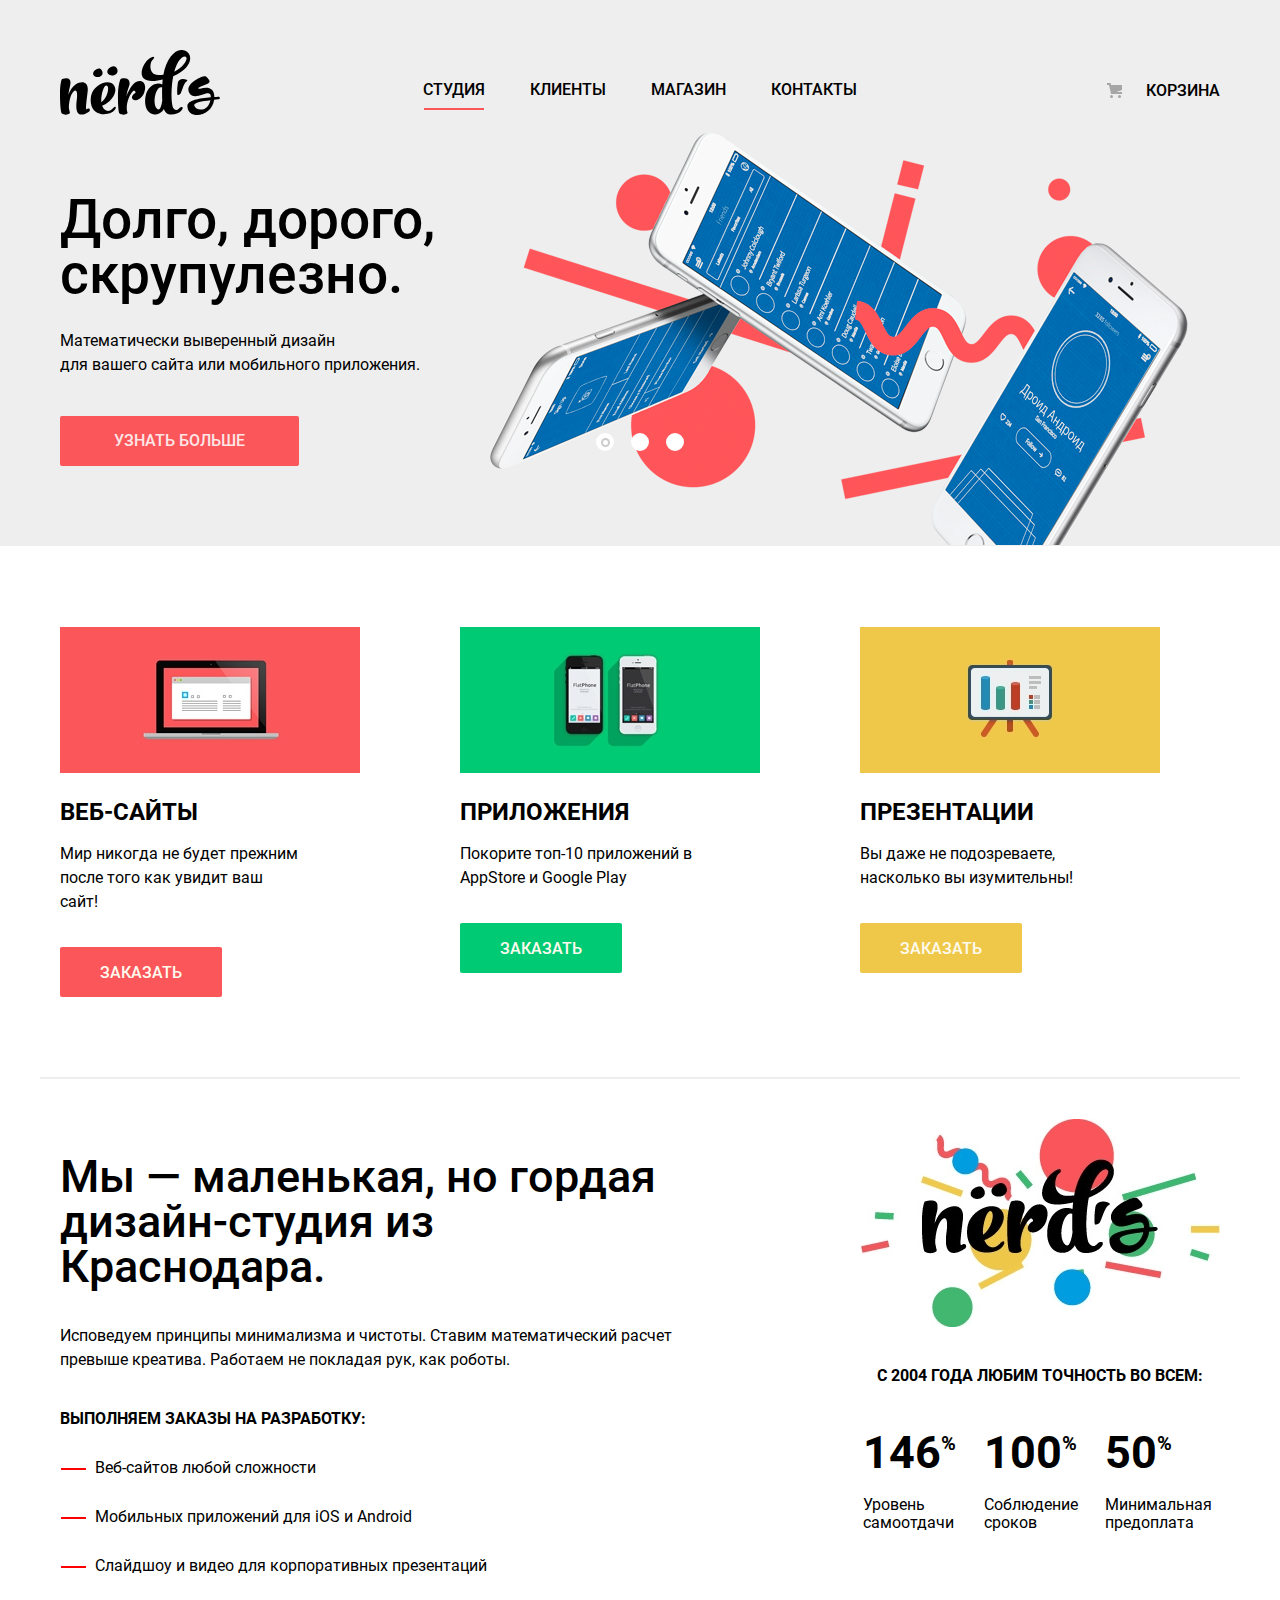
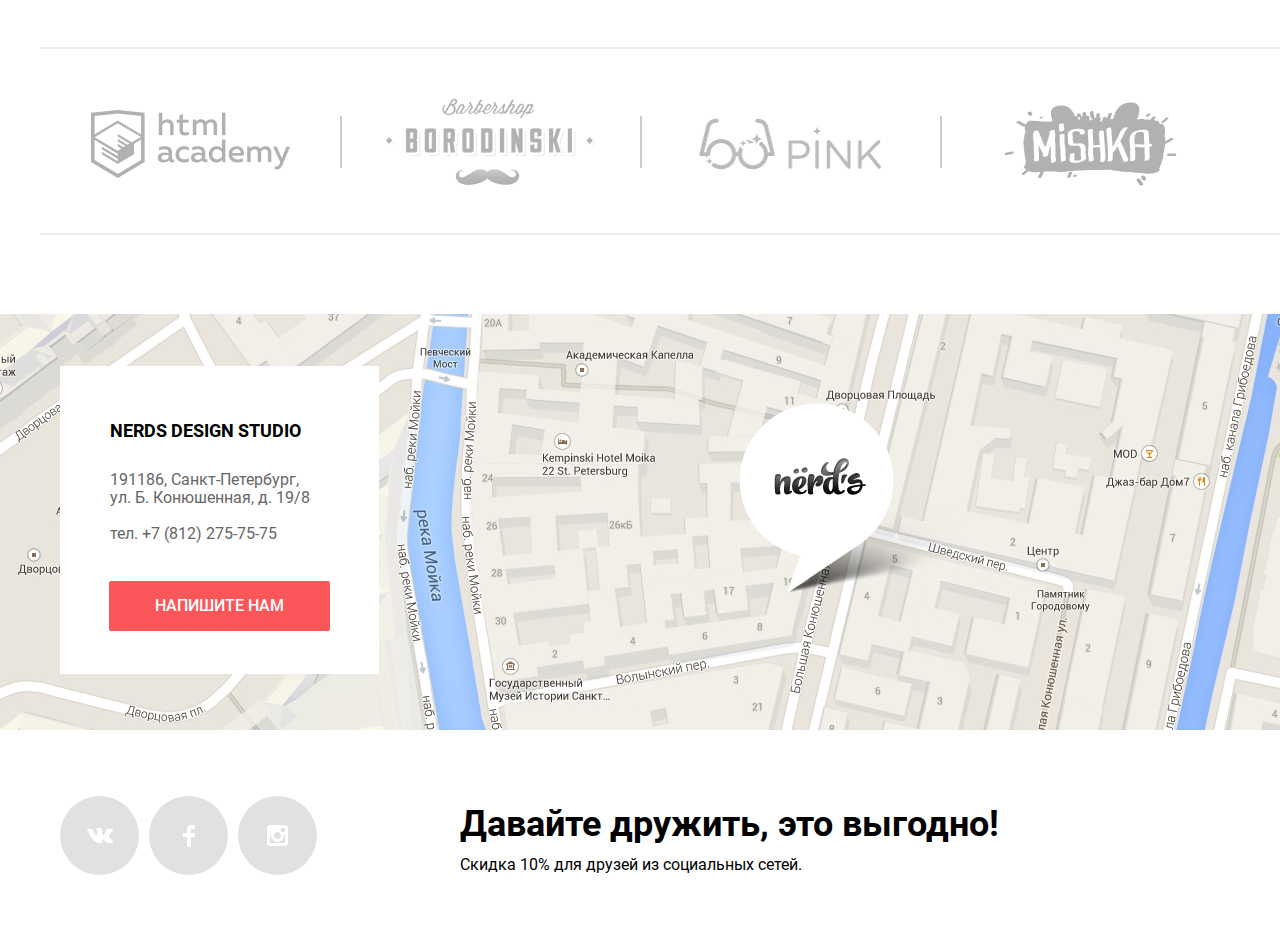
==== commit 0e17c19d: "Финалищеееееее!!!! ( Не могу настроить js)" ====
--- a/index.html
+++ b/index.html
@@ -13,7 +13,7 @@
       <nav class="main-navigation">
         <a class="main-header-logo" href="index.html"><img src="img/logo/nerds-logo.svg" width="160" height="65" alt="Логотип «Нердс»"></a>
         <ul class="site-navigation reset-list">
-         <li><a href="#">Студия</a></li>
+         <li><a class="active" href="#">Студия</a></li>
          <li><a href="#">Клиенты</a></li>
          <li><a href="catalog.html">Магазин</a></li>
          <li><a href="#">Контакты</a></li>
@@ -116,10 +116,11 @@
     <li><a href="#"><img src="img/partners/mishka.png" width="173" height="84" alt="mishka"></a></li>
   </ul>
 </section>
-<section class="map">
+<section class="map modal-map">
   <h2 class="visually-hidden">Карта</h2>
   <div class="pin"></div>
-  <img src="img/ppp.jpg" width="1440" height="416" alt="rffr">
+  <iframe src="https://www.google.com/maps/embed?pb=!1m18!1m12!1m3!1d1998.6080958193415!2d30.32330873522911!3d59.93864499269684!2m3!1f0!2f0!3f0!3m2!1i1024!2i768!4f13.1!3m3!1m2!1s0x4696310fca145cc1%3A0x42b32648d8238007!2z0JHQvtC70YzRiNCw0Y8g0JrQvtC90Y7RiNC10L3QvdCw0Y8g0YPQuy4sIDE5LzgsINCh0LDQvdC60YIt0J_QtdGC0LXRgNCx0YPRgNCzLCAxOTExODY!5e0!3m2!1sru!2sru!4v1584472669894!5m2!1sru!2sru" width="1440" height="416" frameborder="0" style="border:0;" allowfullscreen="" aria-hidden="false" tabindex="0"></iframe>
+  <p><img src="img/ppp.jpg" width="1440" height="416" alt="rffr"></p>
   <div class="contact">
     <h3 class="contact-title">Nerds design studio</h3>
     <address class="contact-address">191186, Санкт-Петербург,<br>ул. Б. Конюшенная, д. 19/8</address>
@@ -143,7 +144,7 @@
     </section>
     <section class="social-one">
       <h2 class="visually-hidden">Скидка по соц.сетям</h2>
-               <p class="social-title">Давайте дружить, это выгодно!</p>
+      <p class="social-title">Давайте дружить, это выгодно!</p>
       <p class="social-info reset-text">Скидка 10% для друзей из социальных сетей.</p>
     </section>
   </section>
@@ -154,7 +155,7 @@
     <h2 class="modal-title">Напишите нам</h2>
     <div class="modal-name reset-text">
       <label for="name-field">Ваше имя</label>
-      <input id="name-field" type="text" name="first-name" placeholder="Имя Фамилия" required="">
+      <input id="name-field" type="text" name="first" placeholder="Имя Фамилия" required="">
     </div>
     <div class="modal-name reset-text">
       <label for="email-field">Ваш e-mail</label>
@@ -162,7 +163,7 @@
     </div>
     <div class="modal-info reset-text">
       <label for="comment-field">Текст письма:</label>
-      <textarea class="chat" name="comment" id="comment-field" rows="10" cols="10" placeholder="В свободной форме"></textarea>
+      <textarea class="chat" name="comment" id="comment-field" rows="10" cols="10" placeholder="В свободной форме" required=""></textarea>
     </div>
     <button class="modal-close" type="button">
       <span class="visually-hidden">Закрыть</span>
@@ -172,7 +173,7 @@
     </button>
   </form>
 </section>
-<script scr='js/pop.js'></script>
+<script src='js/main.js'></script>
 </body>
 </html>
 
--- a/css/style.css
+++ b/css/style.css
@@ -57,11 +57,12 @@
   }
 }
 
-@keyframes {
+@keyframes shake {
   0%,
   100% {
     transform: translateX(0);
   }
+
   10%,
   30%,
   50%,
@@ -120,6 +121,7 @@
   line-height: 18px;
   text-transform: uppercase;
   display: block;
+  margin: 0 auto;
 }
 
 
@@ -170,8 +172,8 @@
   justify-content: center;
   align-content: center;
   flex-wrap: wrap;
-    width: 100%;
-    min-height: 70px;
+  width: 100%;
+  min-height: 70px;
 
   margin-top: 4px;
 }
@@ -186,12 +188,12 @@
 }
 
 .user-navigation {
-      display: flex;
-    max-width: 140px;
- margin-top: 26px;
- margin-right: 20px;
-
- text-transform: uppercase;
+  display: flex;
+  max-width: 140px;
+  margin-top: 26px;
+  margin-right: 20px;
+
+  text-transform: uppercase;
 }
 
 .user-navigation .login-link {
@@ -199,7 +201,7 @@
   padding-left: 41px;
 }
 
-.login-link::before {
+.login-link a::before {
   content: "";
   position: absolute;
   top: 7px;
@@ -215,14 +217,16 @@
 .main-header-logo {
   margin-left: 20px;
 }
+.site-navigation a.active {
+  position: relative;
+}
 
 ul.site-navigation li a.active:after{
   content: "";
   position: absolute;
-  left: 431px;
-    right: 375px;
-  bottom: 13px;
-
+  left: 1px;
+  right: 1px;
+  bottom: -1px;
   display: block;
   height: 2px;
 
@@ -405,9 +409,9 @@
 
 .features {
  display: flex;
-  flex-wrap: wrap;
-  align-content: flex-start;
-  height: 100%;
+ flex-wrap: wrap;
+ align-content: flex-start;
+ height: 100%;
  margin-top: 37px;
  margin-left: 20px;
  width: 1200px;
@@ -523,9 +527,9 @@
 
 .button-red {
   padding: 15px 40px;
-display: inline-block;
- min-width: 80px;
-     max-height: 80px;
+  display: inline-block;
+  min-width: 80px;
+  max-height: 80px;
   border-radius: 2px 2px 2px 2px;
   background-color: #fb565a;
   border-top: 2px solid #fb565a;
@@ -534,9 +538,9 @@
 
 .button-green {
   padding: 15px 40px;
-display: inline-block;
-    min-width: 80px;
-        max-height: 80px;
+  display: inline-block;
+  min-width: 80px;
+  max-height: 80px;
   border-radius: 2px 2px 2px 2px;
   background-color: #00ca74;
   border-top: 2px solid #00ca74;
@@ -545,9 +549,9 @@
 
 .button-yellow {
   padding: 15px 40px;
-display: inline-block;
-    min-width: 80px;
-        max-height: 80px;
+  display: inline-block;
+  min-width: 80px;
+  max-height: 80px;
   border-radius: 2px 2px 2px 2px;
   background-color: #efc84a;
   border-top: 2px solid #efc84a;
@@ -558,8 +562,8 @@
 .company-info-list {
   display: flex;
   justify-content: center;
-    height: 100%;
-    flex-wrap: wrap;
+  height: 100%;
+  flex-wrap: wrap;
   margin-top: 80px;
   padding-top: 40px;
 
@@ -569,7 +573,6 @@
 
 .about-company {
  width: 650px;
- height: 369px;
 }
 
 .about-company-title {
@@ -603,16 +606,23 @@
 }
 
 .work-list {
- position: relative;
- margin-left: 35px;
- margin-bottom: 25px;
-
- font-size: 16px;
- font-weight: 400;
-
-}
-
-
+  position: relative;
+  margin-left: 35px;
+  margin-bottom: 25px;
+
+  font-size: 16px;
+  font-weight: 400;
+}
+
+.work-list::after {
+ content: "";
+ position: absolute;
+ top: 12px;
+ left: -34px;
+ width: 25px;
+ height: 2px;
+ background-color: #ff0000;
+}
 /*////////////////////////DETAILS-STATISTICA////////////*/
 
 .detail-statistica {
@@ -660,7 +670,7 @@
 /*/////////////////////BREND///////////////////////*/
 
 .brand {
- margin-top: 76px;
+ margin-top: 44px;
 
  border-top: 2px solid #eeeeee;
  border-bottom: 2px solid #eeeeee;
@@ -720,7 +730,7 @@
 .modal {
   display: none;
   position: fixed;
-  z-index: 2;
+  z-index: 4;
 
   width: 960px;
   height: 590px;
@@ -1223,32 +1233,35 @@
   color: #000000;
 }
 
+h3.catalog-title {
+  margin: 0 auto;
+  margin-bottom: 13px;
+}
+
 .catalog-info-desct {
-
   font-size: 16px;
   font-weight: 400;
   line-height: 18px;
-  width: 300px;
+  max-height: 180px;
   text-align: center;
-    height: 37px;
-    overflow: auto;
+  overflow: auto;
   color: #666666;
-      margin-bottom: 38px;
+  margin-bottom: 25px;
+  padding: 2px 30px;
+  margin-bottom: 30px;
 }
 
 .catalog-info {
   display: block;
   position: absolute;
-  top: 61%;
-  left: 0%;
-  width: 300px;
-  height: 200px;
   background-color: #eeeeee;
   text-align: center;
-  padding: 25px 30px;
+  padding: 32px 50px;
   opacity: 0;
   transition: opacity 0.6s ease;
-
+  bottom: 6px;
+  min-height: 111px;
+  width: 260px;
 }
 
 li.catalog-item:hover section.catalog-info {
@@ -1269,11 +1282,14 @@
 
 .button-catalog {
   padding: 15px 65px;
-
   border-top: 2px solid #fb565a;
   background-color: #fb565a;
   color: #ffffff;
   border-radius: 2px 2px 2px 2px;
+  margin: 0 auto;
+  margin-top: 0px;
+  margin-bottom: 5px;
+  width: 71px;
 }
 
 .button-catalog:hover {
@@ -1303,7 +1319,7 @@
 
 .pagination-item a{
  margin:0px 5px;
- padding: 14px 21px;
+ padding: 14px 20px;
 
  background-color: #eeeeee;
  border-radius: 2px 2px 2px 2px;
@@ -1406,7 +1422,30 @@
   .map {
     position: relative;
     right: 120px;
-    margin-top: 77px;
+    margin-top: 79px;
+  }
+
+  .map-two {
+    position: relative;
+    right: 120px;
+    margin-top: 63px;
+  }
+
+  .modal-map iframe {
+    position: relative;
+    z-index: 2;
+
+    border: none;
+  }
+
+
+  .modal-map p {
+    position: absolute;
+    top: 0;
+    left: 0;
+    z-index: 1;
+
+    margin: 0;
   }
 
   .map-catalog {
@@ -1417,7 +1456,7 @@
 
   .pin {
     position: absolute;
-    z-index: 1;
+    z-index: 2;
     top: 89px;
     right: 150px;
 
@@ -1428,44 +1467,41 @@
   }
 
   .button-say {
-   position: relative;
-    top: 45px;
-    left: 50px;
-    padding: 16px 45px;
-    background-color: #fb565a;
-    color: #ffffff;
-    border-radius: 2px 2px 2px 2px;
-    max-width: 131px;
-    display: flex;
-    max-height: 102px;
-  }
-
-  .button-say:hover {
-    background-color: #e74246;
-  }
-
-  .button-say:focus {
-   background-color: #d7373b;
-   color: #e27173;
+   padding: 16px 45px;
+   background-color: #fb565a;
+   color: #ffffff;
+   border-radius: 2px 2px 2px 2px;
+   max-width: 131px;
+   margin: 0 auto;
+   margin-top: 35px;
  }
 
- /*/////////////////////FOOTER-SOCIAL//////////////*/
-
- .footer-social {
-   margin-top: 59px;
-   display: flex;
- }
-
- .social-title {
-   margin-bottom: 12px;
-   margin-top: 10px;
-
-   font-weight: 700;
-   font-size: 36px;
-   line-height: 36px;
- }
-
- .social-info {
+ .button-say:hover {
+  background-color: #e74246;
+}
+
+.button-say:focus {
+ background-color: #d7373b;
+ color: #e27173;
+}
+
+/*/////////////////////FOOTER-SOCIAL//////////////*/
+
+.footer-social {
+ margin-top: 59px;
+ display: flex;
+}
+
+.social-title {
+ margin-bottom: 12px;
+ margin-top: 10px;
+
+ font-weight: 700;
+ font-size: 36px;
+ line-height: 36px;
+}
+
+.social-info {
   font-size: 16px;
   font-weight: 400;
   line-height: 22px;
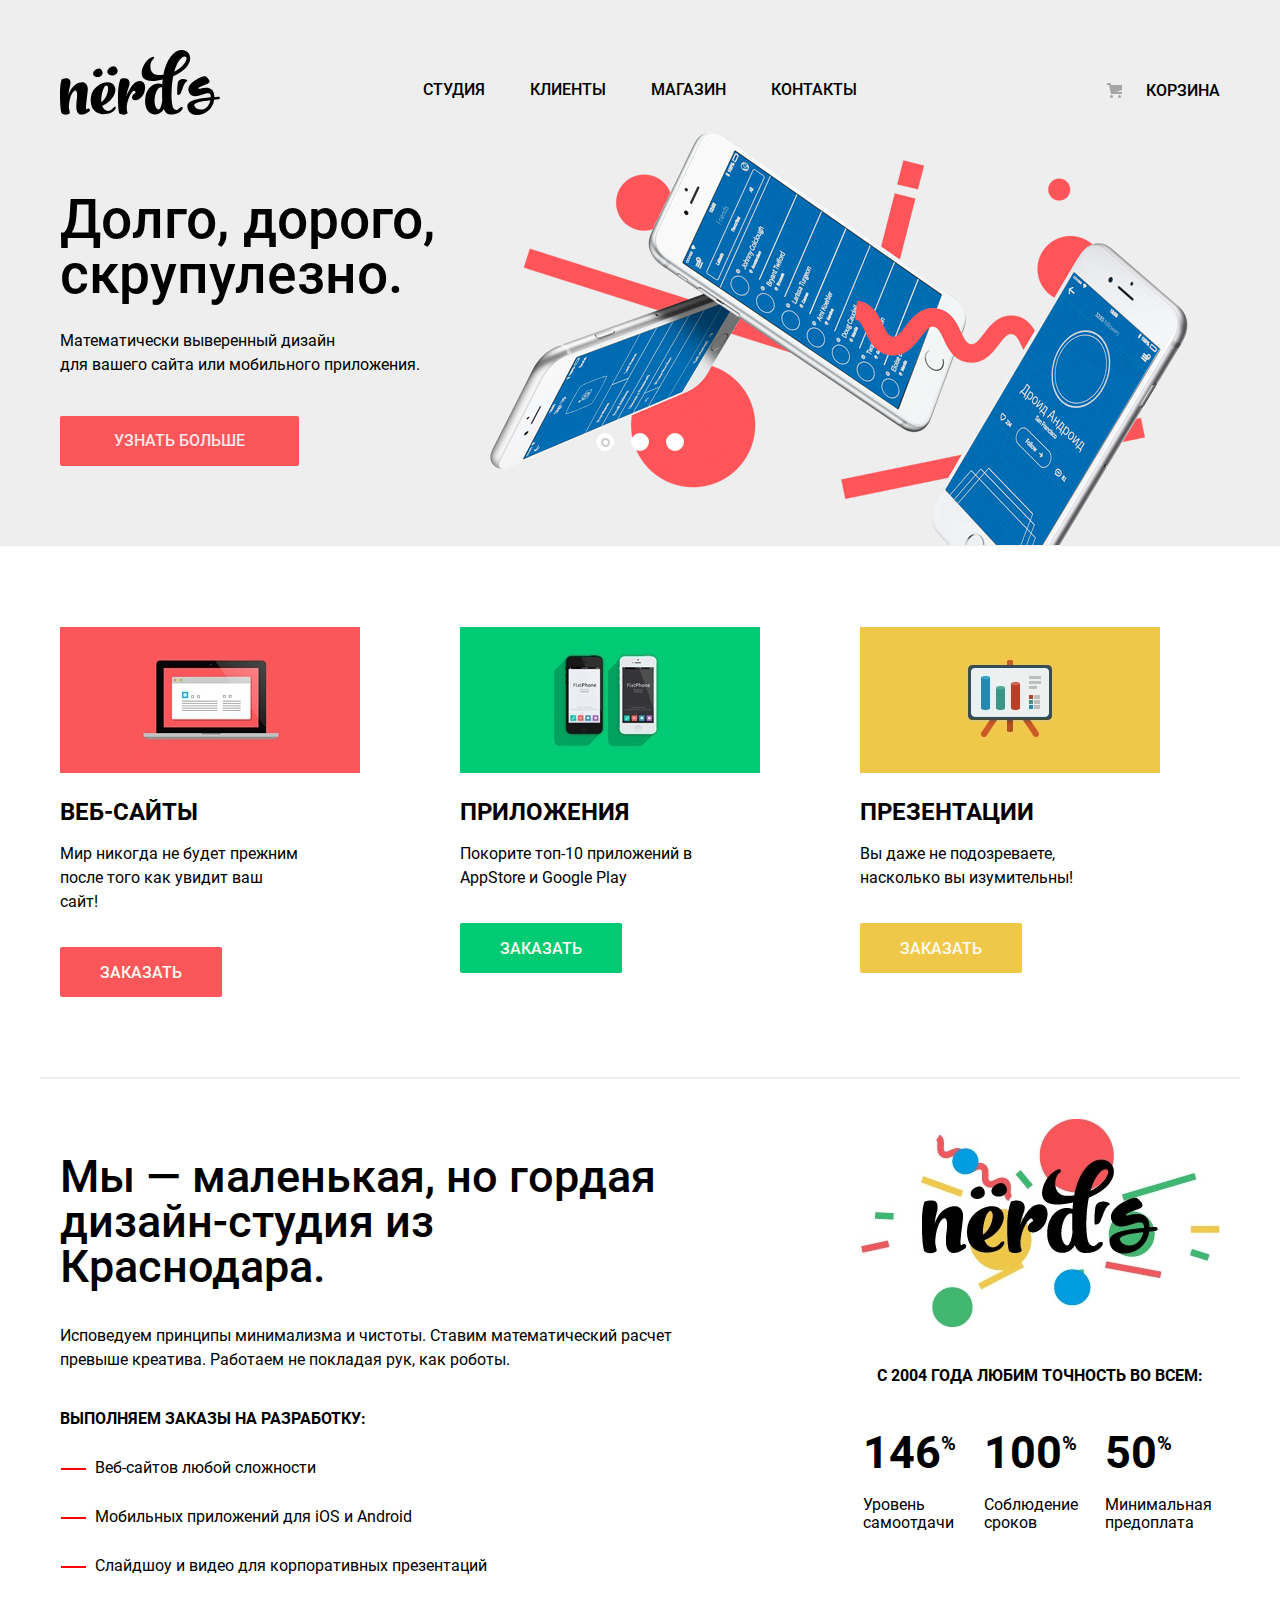
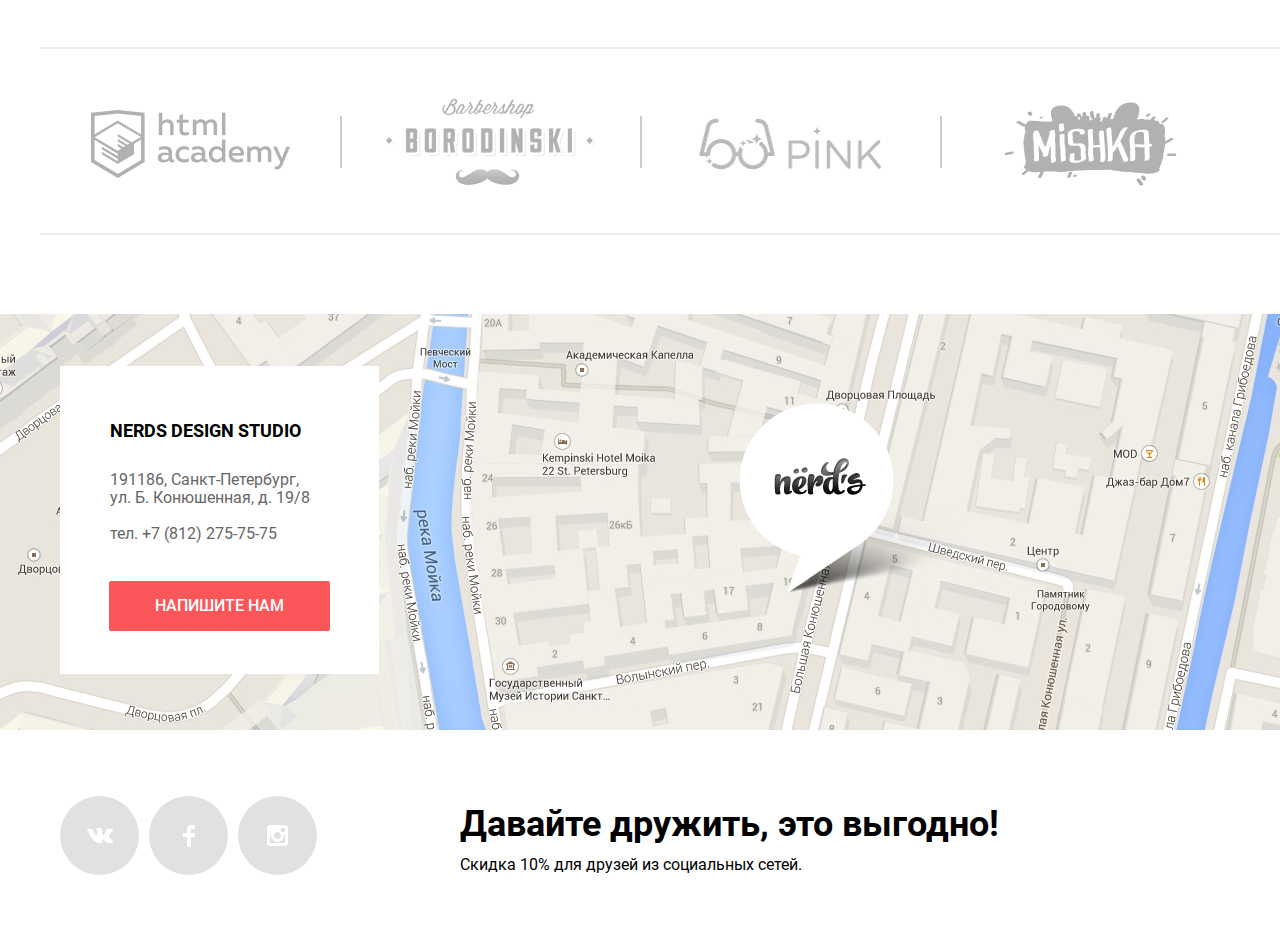
==== commit cc2580a4: "Сделал только прошу обратить внимания на js и hover" ====
--- a/index.html
+++ b/index.html
@@ -13,7 +13,7 @@
       <nav class="main-navigation">
         <a class="main-header-logo" href="index.html"><img src="img/logo/nerds-logo.svg" width="160" height="65" alt="Логотип «Нердс»"></a>
         <ul class="site-navigation reset-list">
-         <li><a class="active" href="#">Студия</a></li>
+         <li><a href="#">Студия</a></li>
          <li><a href="#">Клиенты</a></li>
          <li><a href="catalog.html">Магазин</a></li>
          <li><a href="#">Контакты</a></li>
@@ -110,7 +110,7 @@
 <section class="brand container">
   <h2 class="visually-hidden">Партнеры</h2>
   <ul class="brand-navigation reset-list">
-    <li><a href="#"><img src="img/partners/html-acad.png" width="199" height="68" alt="html-acad"></a></li>
+    <li><a href="https://htmlacademy.ru/intensive/htmlcss"><img src="img/partners/html-acad.png" width="199" height="68" alt="html-acad"></a></li>
     <li><a href="#"><img src="img/partners/borb.png" width="209" height="90" alt="borodinski"></a></li>
     <li><a href="#"><img src="img/partners/pink.png" width="182" height="52" alt="pink"></a></li>
     <li><a href="#"><img src="img/partners/mishka.png" width="173" height="84" alt="mishka"></a></li>
@@ -155,15 +155,15 @@
     <h2 class="modal-title">Напишите нам</h2>
     <div class="modal-name reset-text">
       <label for="name-field">Ваше имя</label>
-      <input id="name-field" type="text" name="first" placeholder="Имя Фамилия" required="">
+      <input class="pop" id="name-field" type="text" name="first" placeholder="Имя Фамилия">
     </div>
     <div class="modal-name reset-text">
       <label for="email-field">Ваш e-mail</label>
-      <input id="email-field" type="email" name="email" placeholder="email@example.ru" required="">
+      <input class="pop" id="email-field" type="email" name="email" placeholder="email@example.ru">
     </div>
     <div class="modal-info reset-text">
       <label for="comment-field">Текст письма:</label>
-      <textarea class="chat" name="comment" id="comment-field" rows="10" cols="10" placeholder="В свободной форме" required=""></textarea>
+      <textarea class="chat" name="comment" id="comment-field" rows="10" cols="10" placeholder="В свободной форме"></textarea>
     </div>
     <button class="modal-close" type="button">
       <span class="visually-hidden">Закрыть</span>
--- a/css/style.css
+++ b/css/style.css
@@ -122,6 +122,7 @@
   text-transform: uppercase;
   display: block;
   margin: 0 auto;
+      transition: background-color 0.6s ease, border-color 0.6s ease;
 }
 
 
@@ -145,7 +146,6 @@
 .user-navigation a:active {
   color: #cccccc;
 }
-
 
 .main-header {
   background-color: #eeeeee;
@@ -216,7 +216,18 @@
 
 .main-header-logo {
   margin-left: 20px;
-}
+  transition: opacity 0.2s ease;
+}
+
+.main-header-logo:hover {
+  opacity: 0.8;
+}
+
+.main-header-logo:focus {
+  opacity: 0.3;
+}
+
+
 .site-navigation a.active {
   position: relative;
 }
@@ -240,6 +251,8 @@
 }
 
 
+
+
 /*///////////////////SLIDER////////////////////////////*/
 
 .site-wrapper {
@@ -393,6 +406,7 @@
   background-image: url("img/slider/slide3.png");
   background-repeat: no-repeat;
 }
+
 
 .button-slide:hover {
  background-color: #e74246;
@@ -684,7 +698,7 @@
 
 .brand-navigation a {
  margin-top: 13px;
-
+ transition: opacity 0.6s ease;
  opacity: 0.3;
 }
 
@@ -731,10 +745,12 @@
   display: none;
   position: fixed;
   z-index: 4;
-
+  top: ;
+  left: 50%;
   width: 960px;
   height: 590px;
-
+  margin-left: -(modalWidth/2px);
+  margin-top: -(modalHeight/2px);
   box-shadow: 0 20px 40px rgba(0, 1,1,1);
   background-color: #ffffff;
 }
@@ -849,15 +865,15 @@
   padding: 15px 70px;
   margin-left: 100px;
   margin-top: 20px;
-
+      width: 260px;
   background-color: #fb565a;
   color: #ffffff;
-}
-
-.modal-name input:focus:invalid {
-  border: 2px solid #e74246;
-}
-
+      border: 1px solid;
+}
+
+.input-error {
+  border: 2px solid red;
+}
 
 
 /*///////CATALOG///////////WEB-INFO////CATALOG///////////*/
@@ -905,7 +921,7 @@
 .sort-list a {
   padding-right: 10px;
 
-  opacity: 0.3;
+  opacity: 0.2;
   color: black;
 }
 
@@ -914,29 +930,29 @@
 
   margin-left:36px;
 
-  opacity: 0.2;
+  color: black;
+}
+
+.sort-list-up-down a {
+ opacity: 0.2;
 }
 
 .sort-list-up-down a:first-child {
   margin-right: 18px;
 }
 
-.sort-list-down:hover,
-.sort-list-up:hover {
-  opacity: 0.2;
-}
-
-.sort-list-down:active,
-.sort-list-up:active {
+.sort-list-up-down a:hover {
+ opacity: 0.6;
+}
+
+.sort-list-up-down a:active {
   opacity: 1;
 }
 
-.sort-list a:hover,
 .sort-list a:hover {
-  opacity: 0.2;
-}
-
-.sort-list a:active,
+  opacity: 0.6;
+}
+
 .sort-list a:active {
   opacity: 1;
 }
@@ -1317,17 +1333,14 @@
  margin-top: 40px;
 }
 
-.pagination-item a{
+.pagination-item a {
  margin:0px 5px;
  padding: 14px 20px;
 
  background-color: #eeeeee;
  border-radius: 2px 2px 2px 2px;
  border-top: 2px solid #eeeeee;
-}
-
-.pagination-item a {
-  color:black;
+ color:black;
 }
 
 .pagination .active-pagination a {
@@ -1343,6 +1356,12 @@
 .pagination-item a:hover {
   background-color: #bfbfbf;
   border-top: 2px solid #bfbfbf;
+}
+
+.pagination-item a:active {
+  background-color: #d5d5d5;
+  color: #989898;
+  border-top: 2px solid #c0c0c0;
 }
 
 .pagination-item a:active {
@@ -1515,6 +1534,9 @@
  padding: 0;
 }
 
+.social-list a {
+  transition: background-color 0.6s ease, border-color 0.6s ease;
+}
 
 .social-button {
   margin-right: 10px;
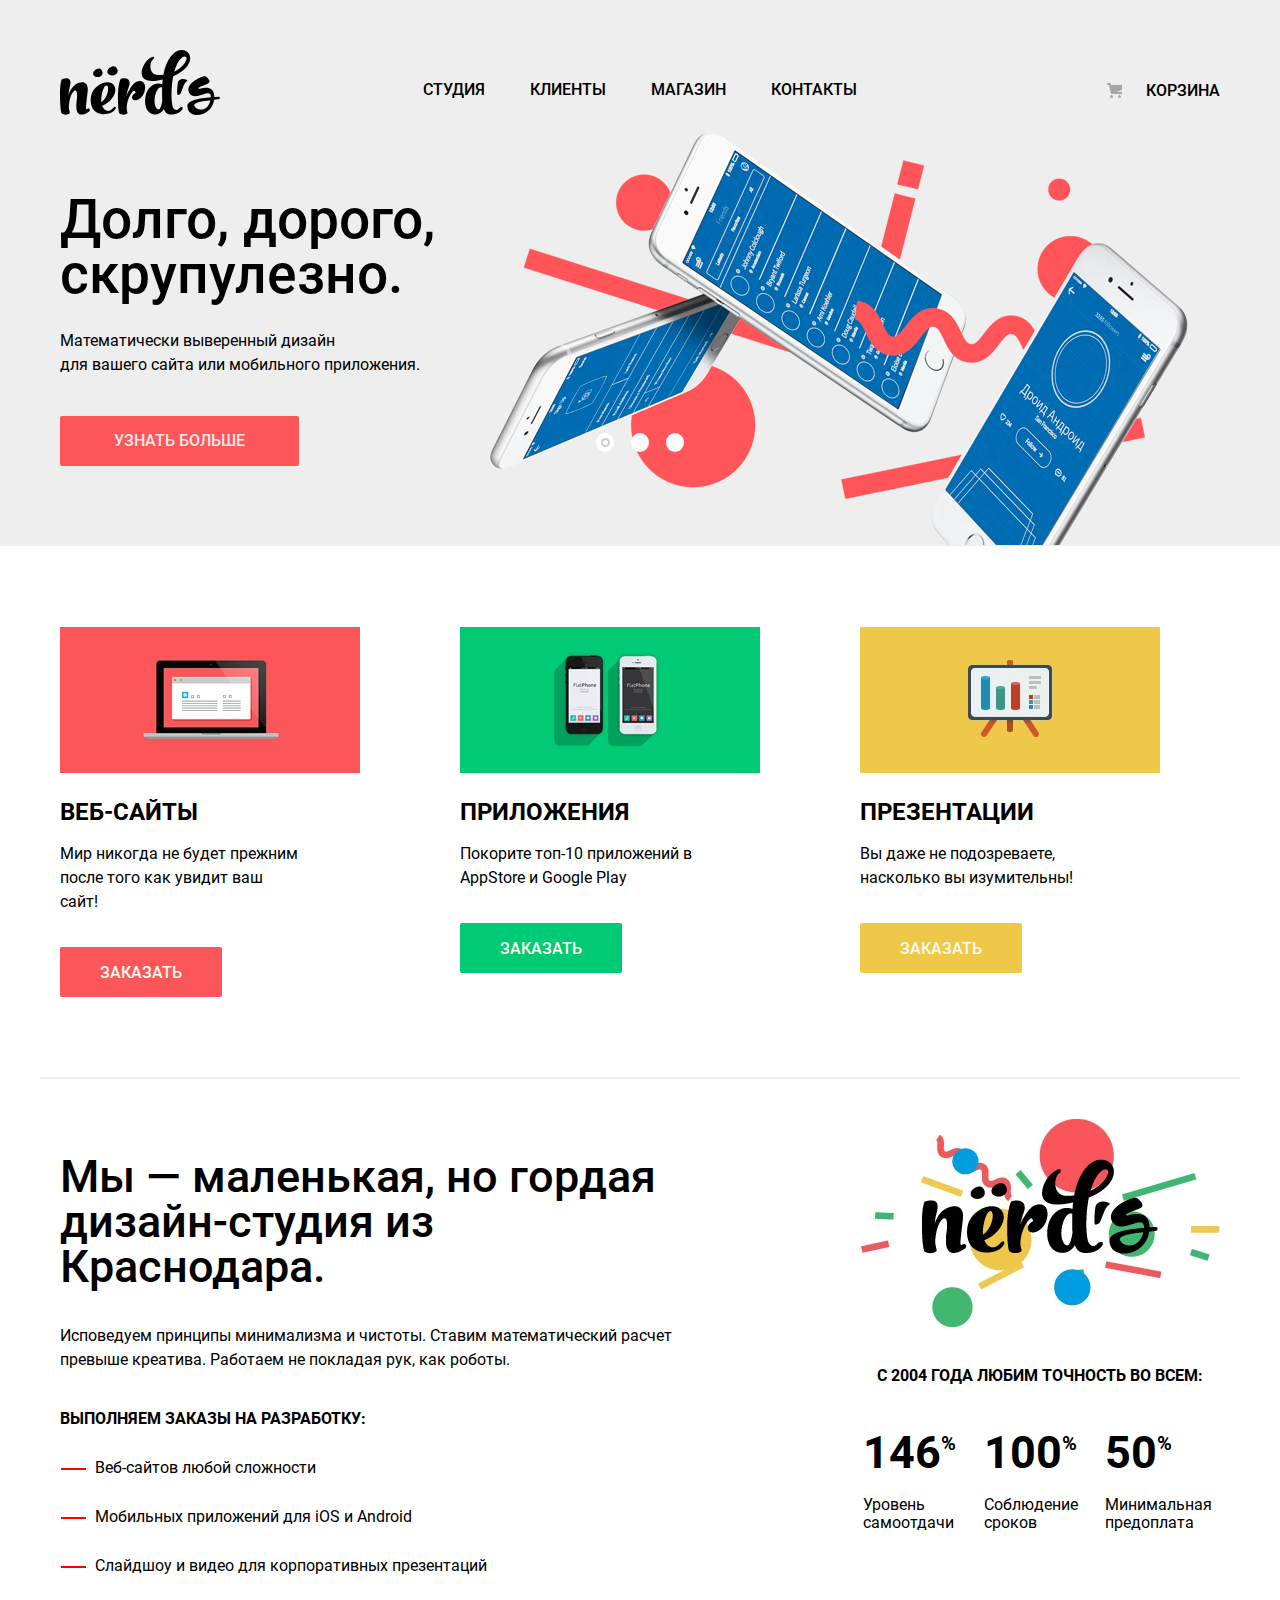
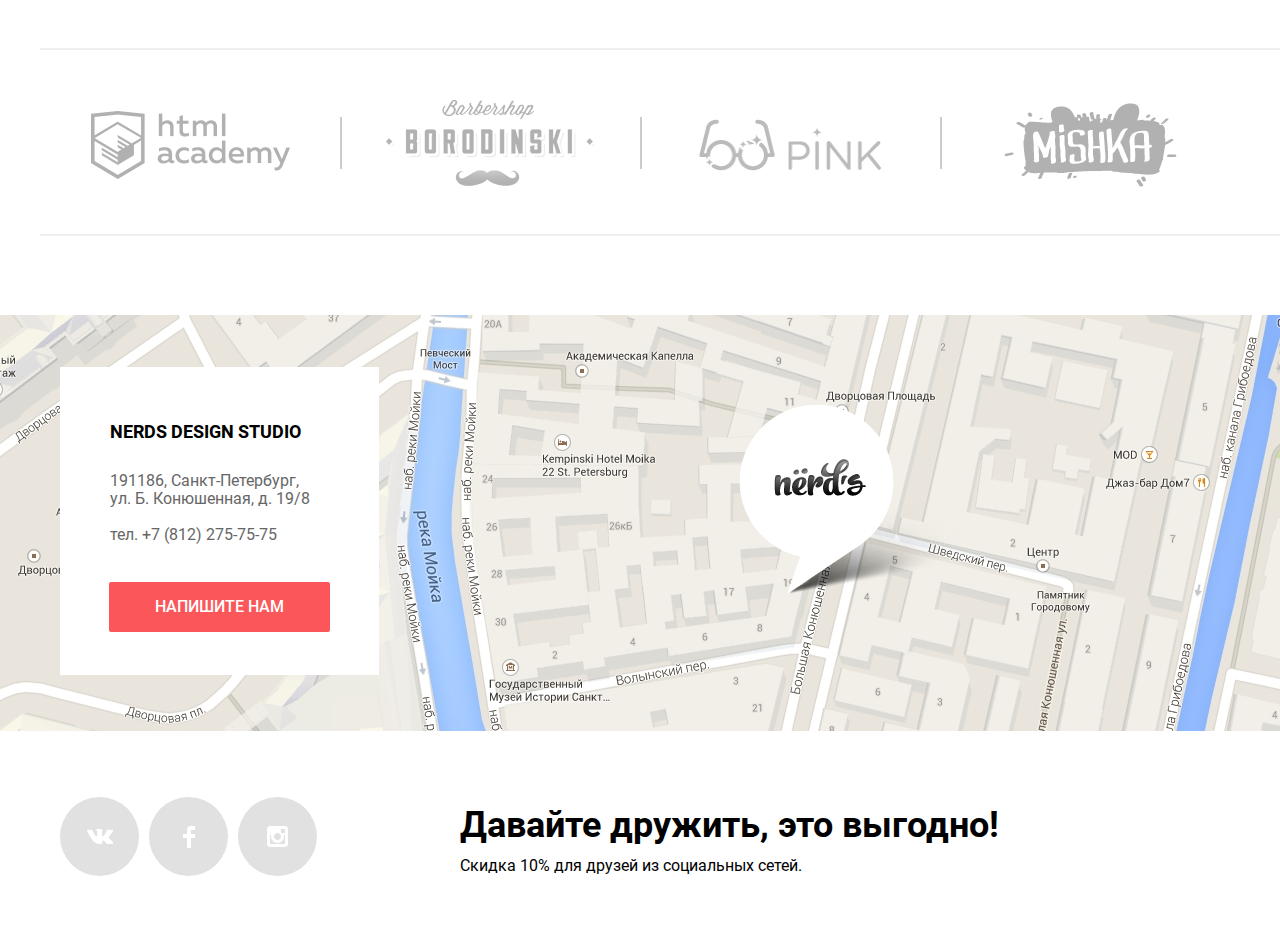
==== commit 2872f661: "gooooo" ====
--- a/index.html
+++ b/index.html
@@ -5,7 +5,7 @@
   <title>«Nerds»</title>
   <link href="https://fonts.googleapis.com/css?family=Roboto:400,500,700&display=swap&subset=cyrillic" rel="stylesheet">
   <link href="css/normalize.css" rel="stylesheet">
-  <link href="css/style.css" rel="stylesheet">
+  <link href="css/style.mini.css" rel="stylesheet">
 </head>
 <body>
   <header class="main-header">
@@ -37,7 +37,7 @@
       <label for="product-2">Второй</label>
       <label for="product-3">Третий</label>
     </div>
-    <ul class="slider-list reset-list">
+    <ul class="reset-list">
       <li class="slider-item slide" id="slide1">
        <h3 class="slide-title">Долго, дорого, скрупулезно.</h3>
        <p class="slide-info-one reset-text">Математически выверенный дизайн<br> для вашего сайта или мобильного приложения.</p>
@@ -119,13 +119,13 @@
 <section class="map modal-map">
   <h2 class="visually-hidden">Карта</h2>
   <div class="pin"></div>
-  <iframe src="https://www.google.com/maps/embed?pb=!1m18!1m12!1m3!1d1998.6080958193415!2d30.32330873522911!3d59.93864499269684!2m3!1f0!2f0!3f0!3m2!1i1024!2i768!4f13.1!3m3!1m2!1s0x4696310fca145cc1%3A0x42b32648d8238007!2z0JHQvtC70YzRiNCw0Y8g0JrQvtC90Y7RiNC10L3QvdCw0Y8g0YPQuy4sIDE5LzgsINCh0LDQvdC60YIt0J_QtdGC0LXRgNCx0YPRgNCzLCAxOTExODY!5e0!3m2!1sru!2sru!4v1584472669894!5m2!1sru!2sru" width="1440" height="416" frameborder="0" style="border:0;" allowfullscreen="" aria-hidden="false" tabindex="0"></iframe>
+  <iframe src="https://www.google.com/maps/embed?pb=!1m18!1m12!1m3!1d1998.6080958193415!2d30.32330873522911!3d59.93864499269684!2m3!1f0!2f0!3f0!3m2!1i1024!2i768!4f13.1!3m3!1m2!1s0x4696310fca145cc1%3A0x42b32648d8238007!2z0JHQvtC70YzRiNCw0Y8g0JrQvtC90Y7RiNC10L3QvdCw0Y8g0YPQuy4sIDE5LzgsINCh0LDQvdC60YIt0J_QtdGC0LXRgNCx0YPRgNCzLCAxOTExODY!5e0!3m2!1sru!2sru!4v1584472669894!5m2!1sru!2sru" width="1440" height="416" style="border:0;" allowfullscreen="" aria-hidden="false" tabindex="0"></iframe>
   <p><img src="img/ppp.jpg" width="1440" height="416" alt="rffr"></p>
   <div class="contact">
     <h3 class="contact-title">Nerds design studio</h3>
     <address class="contact-address">191186, Санкт-Петербург,<br>ул. Б. Конюшенная, д. 19/8</address>
     <a class="tel" href="tel:+78122757575">тел. +7 (812) 275-75-75</a>
-    <a class="button-say button-style" href="#">Напишите нам</a>
+    <a class="button-say button-style" href="writeus.html">Напишите нам</a>
   </div>
 </section>
 </div>
@@ -137,9 +137,9 @@
       <section class="social-two">
        <h2 class="visually-hidden">Ссылки на соцсети</h2>
        <ul class="social-list reset-list">
-        <li><a class="social-button" href="https://vk.com/"><svg xmlns="http://www.w3.org/2000/svg" width="26" height="15" viewBox="0 0 26 15"><path fill="#FFF" d="M16.138 11.51c.956-.309 2.18 2.04 3.483 2.939.978.681 1.727.534 1.727.534l3.473-.05s1.815-.112.957-1.554c-.071-.12-.503-1.069-2.585-3.022-2.177-2.043-1.882-1.712.739-5.244 1.597-2.153 2.236-3.468 2.036-4.028-.192-.539-1.365-.399-1.365-.399L20.69.713c-.381.001-.704.119-.851.515-.003.004-.621 1.666-1.445 3.079-1.741 2.989-2.436 3.148-2.724 2.961-.661-.433-.494-1.737-.494-2.664 0-2.897.432-4.105-.846-4.417-.427-.104-.739-.172-1.828-.182-1.392-.021-2.574 0-3.244.329-.445.223-.786.712-.579.74.26.035.843.16 1.155.586.401.552.389 1.789.389 1.789s.229 3.411-.54 3.834c-.528.29-1.25-.302-2.803-3.016-.793-1.388-1.392-2.922-1.392-2.922s-.116-.285-.326-.441c-.25-.185-.6-.244-.6-.244L.848.684S.29.7.085.946c-.182.218-.015.668-.015.668s2.909 6.881 6.203 10.347c3.02 3.182 6.452 2.971 6.452 2.971h1.555s.469-.054.709-.312c.224-.24.214-.691.214-.691s-.031-2.109.935-2.419z"/></svg></a></li>
-        <li><a class="social-button" href="https://facebook.com/"><svg xmlns="http://www.w3.org/2000/svg" width="12" height="22" viewBox="0 0 12 22"><path fill="#FFF" d="M12 4V0H8a4 4 0 0 0-4 4v4H0v4h4v10h4V12h4V8H8V4h4z"/></svg></a></li>
-        <li><a class="social-button" href="https://www.instagram.com/"><svg xmlns="http://www.w3.org/2000/svg" width="21" height="21" viewBox="0 0 21 21"><path fill="#FFF" d="M18 0H3C1.35 0 0 1.35 0 3v15c0 1.65 1.35 3 3 3h15c1.65 0 3-1.35 3-3V3c0-1.65-1.35-3-3-3zm-7.5 7c1.93 0 3.5 1.57 3.5 3.5S12.43 14 10.5 14 7 12.43 7 10.5 8.57 7 10.5 7zM18 18H3V9h1.181A6.504 6.504 0 0 0 4 10.5a6.5 6.5 0 1 0 13 0 6.45 6.45 0 0 0-.181-1.5H18v9zm0-11h-4V3h4v4z"/></svg></a></li>
+        <li><a class="social-button" href="https://vk.com/"><svg xmlns="http://www.w3.org/2000/svg" width="26" height="15" viewBox="0 0 26 15"><path fill="#FFF" d="M16.138 11.51c.956-.309 2.18 2.04 3.483 2.939.978.681 1.727.534 1.727.534l3.473-.05s1.815-.112.957-1.554c-.071-.12-.503-1.069-2.585-3.022-2.177-2.043-1.882-1.712.739-5.244 1.597-2.153 2.236-3.468 2.036-4.028-.192-.539-1.365-.399-1.365-.399L20.69.713c-.381.001-.704.119-.851.515-.003.004-.621 1.666-1.445 3.079-1.741 2.989-2.436 3.148-2.724 2.961-.661-.433-.494-1.737-.494-2.664 0-2.897.432-4.105-.846-4.417-.427-.104-.739-.172-1.828-.182-1.392-.021-2.574 0-3.244.329-.445.223-.786.712-.579.74.26.035.843.16 1.155.586.401.552.389 1.789.389 1.789s.229 3.411-.54 3.834c-.528.29-1.25-.302-2.803-3.016-.793-1.388-1.392-2.922-1.392-2.922s-.116-.285-.326-.441c-.25-.185-.6-.244-.6-.244L.848.684S.29.7.085.946c-.182.218-.015.668-.015.668s2.909 6.881 6.203 10.347c3.02 3.182 6.452 2.971 6.452 2.971h1.555s.469-.054.709-.312c.224-.24.214-.691.214-.691s-.031-2.109.935-2.419z"/><title>Вконтакте</title></svg></a></li>
+        <li><a class="social-button" href="https://facebook.com/"><svg xmlns="http://www.w3.org/2000/svg" width="12" height="22" viewBox="0 0 12 22"><path fill="#FFF" d="M12 4V0H8a4 4 0 0 0-4 4v4H0v4h4v10h4V12h4V8H8V4h4z"/><title>Фейсбук</title></svg></a></li>
+        <li><a class="social-button" href="https://www.instagram.com/"><svg xmlns="http://www.w3.org/2000/svg" width="21" height="21" viewBox="0 0 21 21"><path fill="#FFF" d="M18 0H3C1.35 0 0 1.35 0 3v15c0 1.65 1.35 3 3 3h15c1.65 0 3-1.35 3-3V3c0-1.65-1.35-3-3-3zm-7.5 7c1.93 0 3.5 1.57 3.5 3.5S12.43 14 10.5 14 7 12.43 7 10.5 8.57 7 10.5 7zM18 18H3V9h1.181A6.504 6.504 0 0 0 4 10.5a6.5 6.5 0 1 0 13 0 6.45 6.45 0 0 0-.181-1.5H18v9zm0-11h-4V3h4v4z"/><title>Инстаграмм</title></svg></a></li>
       </ul>
     </section>
     <section class="social-one">
@@ -173,7 +173,7 @@
     </button>
   </form>
 </section>
-<script src='js/main.js'></script>
+<script src='js/javascript.mini.js'></script>
 </body>
 </html>
 
--- a/css/style.mini.css
+++ b/css/style.mini.css
@@ -0,0 +1 @@
+@font-face{font-family:"Roboto";src:url(../fonts/roboto.woff2) format("woff2"),url(../fonts/roboto.woff) format("woff");font-weight:400;font-style:normal}@font-face{font-family:"Roboto";src:url(../fonts/robotobold.woff2) format("woff2"),url(../fonts/robotobold.woff) format("woff");font-weight:700;font-style:normal}@font-face{font-family:"Roboto";src:url(../fonts/robotomedium.woff2) format("woff2"),url(../fonts/robotomedium.woff) format("woff");font-weight:500;font-style:normal}body{margin:0;padding:0;font-size:16px;line-height:24px;font-family:"Roboto","Arial",sans-serif;font-style:normal;font-weight:400;color:#000;background-color:#fff}a{text-decoration:none}@keyframes bounce{0%{transform:translateY(-2000px)}70%{transform:translateY(30px)}90%{transform:translateY(-10px)}100%{transform:translateY(0)}}@keyframes shake{0%,100%{transform:translateX(0)}10%,30%,50%,70%,90%{transform:translateX(-10px)}20%,40%,60%,80%{transform:translateX(10px)}}.visually-hidden{position:absolute;width:1px;height:1px;margin:-1px;border:0;padding:0;clip:rect(0 0 0 0);overflow:hidden}.reset-list{margin:0;padding:0;list-style:none}.reset-fieldset{margin:0;padding:0;border:none}.reset-text{margin:0}.button-style{text-align:center;vertical-align:middle;font-size:16px;font-weight:500;line-height:18px;text-transform:uppercase;display:block;margin:0 auto;transition:background-color .6s ease,border-color .6s ease}.site-navigation a.active:hover{color:#000}.site-navigation a,.user-navigation a{color:#000;padding-bottom:10px}.site-navigation a:hover,.site-navigation a:focus,.user-navigation a:hover,.user-navigation a:focus{color:#fb565a}.site-navigation a:active,.user-navigation a:active{color:#ccc}.main-header{background-color:#eee}.main-navigation{display:flex;justify-content:space-between;font-size:16px;font-weight:500;line-height:30px;color:#000;background-color:#eee;text-align:center;border-top:50px solid #eee}.site-navigation{position:relative;display:flex;justify-content:center;align-content:center;flex-wrap:wrap;width:100%;min-height:70px;margin-top:4px}.site-navigation a{margin-right:45px;text-transform:uppercase}.user-navigation{display:flex;max-width:140px;margin-top:26px;margin-right:20px;text-transform:uppercase}.user-navigation .login-link{position:relative;padding-left:41px}.login-link a::before{content:"";position:absolute;top:7px;left:2px;width:15px;height:15px;background-image:url(img/icon/cart.svg);background-repeat:0 0}.main-header-logo{margin-left:20px;transition:opacity .2s ease}.main-header-logo:hover{opacity:.8}.main-header-logo:focus{opacity:.3}.site-navigation a.active{position:relative}ul.site-navigation li a.active:after{content:"";position:absolute;left:1px;right:1px;bottom:-1px;display:block;height:2px;background:#fb565a}.container{width:1200px;margin:0 auto;padding:0 20px}.site-wrapper{min-width:940px;min-height:413px;background-color:#eee}.slider{position:relative;min-height:408px;padding-top:13px}.slide-title{width:515px;margin-bottom:27px;padding-left:20px;padding-top:60px;margin-top:-6px;font-size:55px;font-weight:500;line-height:55px}.slide-info{width:409px;margin-bottom:40px;margin-left:20px;font-size:16px;font-weight:400;line-height:24px}.slide-info-one{width:371px;margin-bottom:39px;margin-left:20px;font-size:16px;font-weight:400;line-height:24px}.slide-info-two{width:409px;margin-bottom:40px;margin-left:20px;font-size:16px;font-weight:400;line-height:24px}.slide-info-there{width:345px;margin-bottom:40px;margin-left:20px;font-size:16px;font-weight:400;line-height:24px}.button-slide{display:inline-block;margin-left:20px;padding:16px 54px;background-color:#fb565a;color:#fee5e6;border-radius:2px 2px 2px 2px;vertical-align:middle}.slider-controls label{position:relative;display:inline-block;width:12px;height:13px;margin-right:17px;background:#fff;border:3px solid #fff;border-radius:50%;cursor:pointer;vertical-align:middle}.slider-controls{position:absolute;top:308px;left:556px;z-index:1;font-size:0;display:inline-flex}.slide{display:none}.slider-item{min-height:413px}#product-1:checked ~ .site-wrapper #slide1,#product-2:checked ~ .site-wrapper #slide2,#product-3:checked ~ .site-wrapper #slide3{display:block}#product-1:checked ~ .site-wrapper label[for="product-1"],#product-2:checked ~ .site-wrapper label[for="product-2"],#product-3:checked ~ .site-wrapper label[for="product-3"]{position:relative;display:block}#product-1:checked ~ .site-wrapper label[for="product-1"]::before,#product-2:checked ~ .site-wrapper label[for="product-2"]::before,#product-3:checked ~ .site-wrapper label[for="product-3"]::before{position:absolute;content:"";top:13%;left:13%;width:5px;height:5px;border:2px solid #ccc;border-radius:50%}#product-1:checked ~ .site-wrapper .slider-item{background-position:450px 0;background-image:url(img/slider/slide1.png);background-repeat:no-repeat}#product-2:checked ~ .site-wrapper .slider-item{background-position:450px 0;background-image:url(img/slider/slide2.png);background-repeat:no-repeat}#product-3:checked ~ .site-wrapper .slider-item{background-position:450px 0;background-image:url(img/slider/slide3.png);background-repeat:no-repeat}.button-slide:hover{background-color:#e74246}.button-slide:focus{background-color:#d7373b;border-top:#c23235;color:#e16a6d}.features{display:flex;flex-wrap:wrap;align-content:flex-start;height:100%;margin-top:37px;margin-left:20px;width:1200px}.web-sity{width:400px}.application{width:400px}.presentation{width:400px}.features-title{position:relative;padding-top:190px;margin-bottom:15px;font-size:24px;font-weight:700;line-height:30px;text-transform:uppercase}.features-info{width:244px;margin-bottom:33px;font-size:16px;font-weight:400;line-height:24px}.web-sity h3::after{content:"";position:absolute;top:20px;right:100px;width:300px;height:146px;background-image:url(img/features/web-sity.jpg);background-repeat:no-repeat}.application h3::after{content:"";position:absolute;top:20px;right:100px;width:300px;height:146px;background-image:url(img/features/presentation.jpg);background-repeat:no-repeat}.presentation h3::after{content:"";position:absolute;top:20px;right:100px;width:300px;height:146px;background-image:url(img/features/application.jpg);background-repeat:no-repeat}.button-red:hover{background-color:#e74246;border-top:2px solid #e74246}.button-red:focus{background-color:#d7373b;border-top:2px solid #c23235;color:#e27173}.button-green:hover{background-color:#00bc6c;border-top:2px solid #00bc6c}.button-green:focus{background-color:#00aa62;border-top:2px solid #009958;color:#42c08a}.button-yellow:hover{background-color:#eab534;border-top:2px solid #eab534}.button-yellow:focus{background-color:#e5a722;border-top:2px solid #cf971f;color:#edc164}.button-red{padding:15px 40px;display:inline-block;min-width:80px;max-height:80px;border-radius:2px 2px 2px 2px;background-color:#fb565a;border-top:2px solid #fb565a;color:#fefaee}.button-green{padding:15px 40px;display:inline-block;min-width:80px;max-height:80px;border-radius:2px 2px 2px 2px;background-color:#00ca74;border-top:2px solid #00ca74;color:#fefaee}.button-yellow{padding:15px 40px;display:inline-block;min-width:80px;max-height:80px;border-radius:2px 2px 2px 2px;background-color:#efc84a;border-top:2px solid #efc84a;color:#fefaee}.company-info-list{display:flex;justify-content:center;height:100%;flex-wrap:wrap;margin-top:80px;padding-top:40px;border-top:2px solid #eee}.about-company{width:650px}.about-company-title{margin-top:35px;padding:0;margin-bottom:35px;width:650px;font-size:45px;font-weight:500;line-height:45px}.about-company-info{margin-bottom:35px;font-size:16px;font-weight:400;line-height:24px}.work-title{margin-bottom:25px;font-size:16px;font-weight:700;line-height:24px;text-transform:uppercase}.work-list{position:relative;margin-left:35px;margin-bottom:25px;font-size:16px;font-weight:400}.work-list::after{content:"";position:absolute;top:12px;left:-34px;width:25px;height:2px;background-color:red}.detail-statistica{width:360px;margin-left:150px}.detail-title{margin-top:30px;margin-bottom:57px;font-size:16px;font-weight:700;line-height:24px;text-transform:uppercase;text-align:center}.detail-value-precent{padding-right:23px;font-size:45px;font-weight:700;line-height:10px}.detail-title-precent{padding-top:27px;font-size:16px;font-weight:400;line-height:18px}.detail-value-precent span{position:relative;width:5px;height:5px;font-size:20px;bottom:18px}.brand{margin-top:45px;border-top:2px solid #eee;border-bottom:2px solid #eee}.brand-navigation{display:flex;align-items:center;flex-wrap:wrap}.brand-navigation a{margin-top:13px;transition:opacity .6s ease;opacity:.3;margin-left:-40px}.brand-navigation li{position:relative;display:flex;justify-content:center;align-items:center;height:184px;width:25%}.brand-navigation a:hover{opacity:1}.brand-navigation a:focus{opacity:.1}.brand-navigation li:before{display:block;content:"";position:absolute;top:67px;left:-20px;width:2px;height:52px;background-color:#ccc}li:first-child:before{display:none}.modal{display:none;position:fixed;z-index:4;left:50%;width:960px;height:590px;margin-left:-(modalWidth/2px);margin-top:-(modalHeight/2px);box-shadow:0 20px 40px rgba(0,1,1,1);background-color:#fff}.modal-show{display:block;animation:bounce .6s}.modal-login{left:19%;bottom:100px}.modal-error{animation:shake .6s}.modal-close{position:absolute;top:78px;right:90px;width:21px;height:21px;border:none;background-color:#fff;opacity:.3;background-image:url(img/batton/close-cross.svg)}.modal-close:hover{opacity:1}.modal-close:focus{opacity:.1}.modal-title{margin-left:101px;margin-top:73px;font-size:45px;font-weight:500;line-height:45px}.modal label{display:block;margin-bottom:12px;font-size:16px;font-weight:700;line-height:18px}.modal-name{display:inline-block;margin-left:100px;margin-right:20px;vertical-align:middle}.name-form input[type="text"],.name-form input[type="email"]{width:100%;padding:10px 15px;padding-right:70px;font-size:16px;font-weight:400;line-height:18px;border:2px solid #d7dcde}.modal-name input:hover{border:2px solid #b4b9bb}.modal-name input:focus{border:2px solid #000}.modal-info textarea:hover{border:2px solid #b4b9bb}.modal-info textarea:focus{border:2px solid #000}.modal-info{margin-left:101px;margin-top:36px}.chat{width:65%;padding-right:185px;padding-top:10px;padding-left:10px;font-size:16px;font-weight:400;line-height:18px;border:2px solid #d7dcde}.button-form{padding:15px 70px;margin-left:100px;margin-top:20px;width:260px;background-color:#fb565a;color:#fff;border:1px solid}.input-error{border:2px solid red}.web-info{margin-top:67px;height:165px;font-size:55px;text-align:center;font-weight:500;line-height:55px;background-color:#eee}.sort-title{margin:0;margin-left:140px;font-size:18px;font-weight:700;line-height:18px;text-transform:uppercase}.sort-list{display:flex;margin-left:266px;font-size:14px;font-weight:400;line-height:18px;text-transform:uppercase}.sort-list li:first-child{margin-right:15px}.sort-list li:nth-child(2){margin-right:18px}.sort-list a{padding-right:10px;opacity:.2;color:#000}.sort-list-up-down{display:flex;margin-left:36px;color:#000}.sort-list-up-down a{opacity:.2}.sort-list-up-down a:first-child{margin-right:18px}.sort-list-up-down a:hover{opacity:.6}.sort-list-up-down a:active{opacity:1}.sort-list a:hover{opacity:.6}.sort-list a:active{opacity:1}.filter{margin-top:17px;margin-left:20px;width:350px}.filter-title{margin:0;padding:0;font-size:18px;font-weight:700;line-height:30px;text-transform:uppercase;letter-spacing:.8px}.filter-block{margin:0;padding:0;border:none}.range-filter{width:260px;margin-top:50px}.range-controls{position:relative;height:41px;margin-bottom:15px;padding-top:39px;padding-right:20px;padding-left:20px;background-color:#f1f1f1;border-radius:5px}.range-controls .scale{height:2px;background:#d7dcde}.range-controls .bar{width:70%;height:2px;background:#00ca74}.range-controls .toggle{position:absolute;top:31px;left:0;width:4px;height:4px;padding:0;border:8px solid #fff;background-color:#ababab;box-shadow:0 2px 1px 0 #cfcfcf;border-radius:50%;cursor:pointer}.range-controls .toggle-min{left:18px}.range-controls .toggle-max{margin-bottom:56px;left:160px}.price-controls{margin-bottom:55px;font-size:0}.price-controls label{display:inline-block;width:50%;font-size:16px;text-transform:uppercase;vertical-align:middle}.price-controls input{width:60px;padding:8px 9px;margin-left:10px;font-size:16px;text-align:center;color:#283136;border:none;border-radius:5px;background:#f1f1f1}.max-price{text-align:right}.option-title{margin-bottom:15px;font-size:18px;font-weight:700;line-height:30px;text-transform:uppercase}.option-list{margin-top:21px;font-size:16px;font-weight:400;line-height:20px}.option-check-list{position:relative;margin-bottom:12px;font-size:14px;font-weight:400;line-height:20px}.check-box{position:absolute;top:2px;left:38px;letter-spacing:1px}input[type=checkbox],input[type=radio]{display:none}input[type=checkbox]:checked + label::before{content:url("../img/icon/checkbox-on.svg")}input[type=checkbox]:checked:hover + label::before,input[type=checkbox]:checked:focus + label::before{cursor:pointer;opacity:.6}input[type=ckeckbox]:checked:active + label::before{content:url("../img/icon/checkbox-off.svg")}input[type=checkbox]:checked:disabled + label::before{opacity:.25}input[type=checkbox]:not(:checked) + label::before{content:url("../img/icon/checkbox-off.svg")}input[type=checkbox]:not(:checked):hover + label::before,input[type=checkbox]:not(:checked):focus + label::before{cursor:pointer;opacity:.6}input[type=checkbox]:not(:checked):active + label::before{content:url("../img/icon/checkbox-on.svg")}input[type=checkbox]:not(:checked):disabled + label::before{opacity:.25}input[type=radio]:checked + label::before{content:url("../img/icon/radio-on.svg")}input[type=radio]:checked:hover + label::before,input[type=radio]:checked:focus + label::before{cursor:pointer;opacity:.6}input[type=radio]:checked:active + label::before{content:url("../img/icon/radio-off.svg")}input[type=radio]:checked:disabled + label::before{opacity:.25}input[type=radio]:not(:checked) + label::before{content:url("../img/icon/radio-off.svg")}input[type=radio]:not(:checked):hover + label::before,input[type=radio]:not(:checked):focus + label::before{cursor:pointer;opacity:.6}input[type=radio]:not(:checked):active + label::before{content:url("../img/icon/radio-on.svg")}input[type=radio]:not(:checked):disabled + label::before{opacity:.25}.button-present{margin-top:32px;padding:15px 87px;border-radius:2px 2px 2px 2px;background-color:#eee;border:1px solid #eee;color:#030303}.catalog-global{display:flex}.catalog{position:relative}.catalog-head{position:absolute;top:31px;opacity:.2;transition:opacity .6s ease}.catalog-sort{margin-top:18px;display:flex;align-items:baseline}.catalog-list{display:flex;flex-wrap:wrap;margin-left:100px;margin-top:20px}.catalog-image{margin-top:69px}.catalog-item{position:relative;margin-left:40px}.catalog-image:after{position:absolute;top:80px;background-image:url(img/batton/browser.svg)}.catalog-title a{margin-bottom:15px;font-size:18px;font-weight:700;line-height:30px;text-transform:uppercase;color:#000}h3.catalog-title{margin:0 auto;margin-bottom:13px}.catalog-info-desct{font-size:16px;font-weight:400;line-height:18px;max-height:180px;text-align:center;overflow:auto;color:#666;margin-bottom:25px;padding:2px 30px;margin-bottom:30px}.catalog-info{display:block;position:absolute;background-color:#eee;text-align:center;padding:32px 50px;opacity:0;transition:opacity .6s ease;bottom:6px;min-height:111px;width:260px}li.catalog-item:hover section.catalog-info{opacity:1}li.catalog-item:hover .catalog-head{opacity:1}.catalog-title a:hover{color:#fb565a}.catalog-title a:focus{color:#b2b2b2}.button-catalog{padding:15px 65px;border-top:2px solid #fb565a;background-color:#fb565a;color:#fff;border-radius:2px 2px 2px 2px;margin:0 auto;margin-top:0;margin-bottom:5px;width:71px}.button-catalog:hover{border-top:2px solid #e74246;background-color:#e74246}.button-catalog:active{border-top:2px solid #c23235;background-color:#d7373b}.pagination{display:flex;margin-top:14px;margin-left:67px}.pagination-nav{display:flex;justify-content:center;margin-top:40px}.pagination-item a{margin:0 5px;padding:14px 20px;background-color:#eee;border-radius:2px 2px 2px 2px;border-top:2px solid #eee;color:#000}.pagination .active-pagination{background:#fff;border:2px solid #eee}.pagination a{transition:background-color .6s ease,border-color .6s ease}.pagination-item a:hover{background-color:#bfbfbf;border-top:2px solid #bfbfbf}.pagination a.active-pagination:hover{background:#fff;border:2px solid #eee}.button-next{padding:15px 78px;margin-left:6px;border-radius:2px 2px 2px 2px;color:#0e0e0e;background-color:#eee;border-top:2px solid #eee}.button-next:hover{background-color:#bfbfbf;border-top:2px solid #bfbfbf}.button-next:active{background-color:#d5d5d5;color:#989898;border-top:2px solid silver}.contact{position:absolute;z-index:2;bottom:63px;left:140px;width:319px;height:308px;background-color:#fff}.contact-title{margin-top:50px;margin-left:50px;font-size:18px;font-weight:700;line-height:30px;text-transform:uppercase}.contact-address{margin-left:50px;margin-top:25px;margin-bottom:15px;font-size:16px;font-weight:400;line-height:18px;font-style:normal;color:#666}.tel{margin-left:50px;color:#666}.map{position:relative;right:120px;margin-top:79px}.map-two{position:relative;right:120px;margin-top:63px}.modal-map iframe{position:relative;z-index:2;border:none}.modal-map p{position:absolute;top:0;left:0;z-index:1;margin:0}.map-catalog{position:relative;right:120px;margin-top:61px}.pin{position:absolute;z-index:2;top:89px;right:150px;width:231px;height:190px;background-image:url(img/map-contact/map-marker.png)}.button-say{padding:16px 45px;background-color:#fb565a;color:#fff;border-radius:2px 2px 2px 2px;max-width:131px;margin:0 auto;margin-top:35px}.button-say:hover{background-color:#e74246}.button-say:focus{background-color:#d7373b;color:#e27173}.footer-social{margin-top:59px;display:flex}.social-title{margin-bottom:12px;margin-top:10px;font-weight:700;font-size:36px;line-height:36px}.social-info{font-size:16px;font-weight:400;line-height:22px}.social-list{display:flex;flex-wrap:wrap;width:280px;margin:0 auto;padding:0}.social-list a{transition:background-color .6s ease,border-color .6s ease}.social-button{margin-right:10px;margin-bottom:10px;width:79px;height:79px;display:flex;justify-content:center;align-items:center;border-radius:50%;background-color:#e1e1e1}.social-two{margin-left:20px;margin-right:120px}.social-list:firts-child{margin-right:12px}.social-button:hover{background-color:#e74246}.social-button:active path{fill:#e37376}.footer{margin-bottom:45px}
